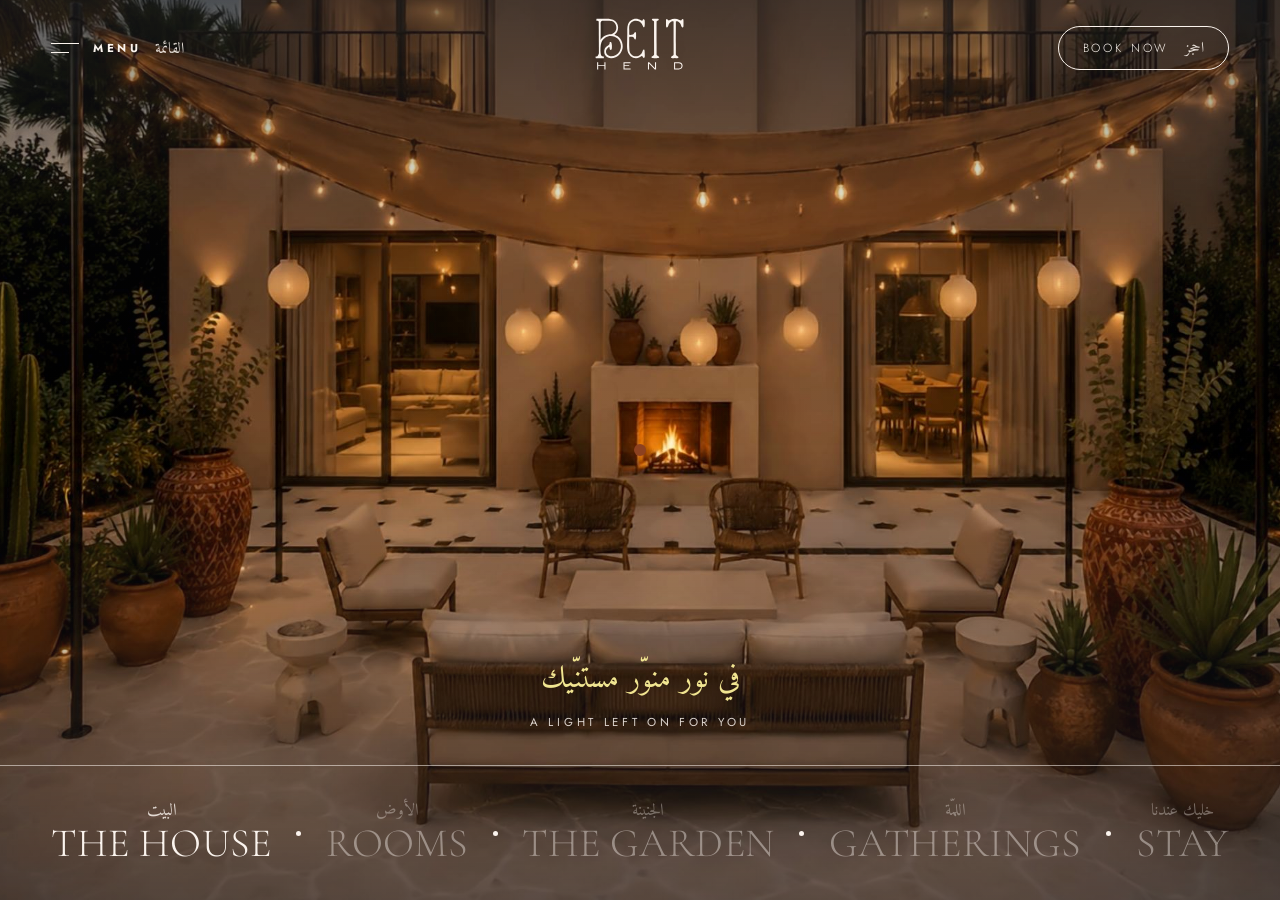
==== index.html @ 236dc16d "Beit Hend website v1" ====
<!DOCTYPE html>
<html lang="en">
<head>
<meta charset="utf-8">
<meta name="viewport" content="width=device-width, initial-scale=1">
<title>Beit Hend — Boutique Hotel · A light left on for you</title>
<meta name="description" content="Beit Hend is an intimate boutique hotel rooted in the feeling of home. Five rooms inspired by five corners of Egypt, a garden, a pool, and a light left on for you.">
<meta name="theme-color" content="#393B43">
<link rel="preconnect" href="https://fonts.googleapis.com">
<link rel="preconnect" href="https://fonts.gstatic.com" crossorigin>
<link href="https://fonts.googleapis.com/css2?family=Amiri:wght@400;700&family=Cormorant+Garamond:ital,wght@0,300;0,400;1,300&family=Jost:wght@300;400&display=swap" rel="stylesheet">
<link rel="stylesheet" href="assets/css/style.css">
</head>
<body class="page-index">

<svg width="0" height="0" style="position:absolute" aria-hidden="true"><symbol id="line-door" viewBox="0 0 1242 2597" fill="currentColor"><path d="M1148 781C1147 782 1145 781 1145 784 1143 799 1147 820 1147 836 1150 1311 1150 1785 1152 2260 1152 2332 1154 2402 1154 2472 1155 2500 1157 2535 1154 2563 1154 2568 1153 2576 1146 2574 1144 2573 1143 2570 1141 2570 1139 2570 1125 2571 1121 2571 898 2572 673 2569 449 2570 363 2570 275 2573 189 2573 161 2573 120 2567 94 2570 90 2570 87 2576 82 2574 75 2570 80 2542 80 2534 78 2372 81 2208 82 2045 84 1636 83 1227 87 818 87 807 90 795 88 784 88 781 84 783 85 778 87 774 120 773 125 773 242 771 358 779 474 777 569 776 664 776 759 777 854 778 950 774 1044 774 1078 774 1111 773 1144 775 1147 775 1149 779 1148 781M215 786L99 785C100 793 98 802 98 810 98 841 99 872 99 903 98 1416 93 1932 92 2446 92 2480 88 2523 91 2557 92 2560 92 2563 96 2565L103 2562 200 2560ZM1134 785L1019 786C1020 792 1017 798 1017 803 1027 1222 1026 1641 1030 2059 1031 2207 1034 2358 1033 2506 1032 2524 1033 2542 1033 2560L1138 2564C1145 2563 1141 2540 1141 2534 1144 2335 1140 2135 1139 1936 1137 1567 1132 1201 1135 834 1135 818 1134 801 1134 785M494 791L221 786 224 886C258 885 292 881 326 881 369 882 413 887 455 889 467 890 479 889 490 889ZM1012 786L740 791 743 889C750 889 757 890 764 890 775 890 786 887 797 886 851 884 907 881 962 883 968 883 1009 888 1011 886ZM598 790L498 790C500 825 500 861 500 896 500 1338 491 1781 488 2221 487 2325 490 2430 486 2533 485 2537 489 2556 482 2555 480 2555 475 2553 475 2550L476 2454 213 2450 213 2445 293 2440C294 2440 295 2437 295 2436 298 2397 291 2350 294 2310 292 2199 287 2088 294 1977 297 1935 303 1893 302 1851L216 1850 208 2560 592 2556ZM601 2556L632 2556C633 2545 632 2534 632 2524 633 2045 630 1563 628 1083 627 989 624 893 627 798 628 795 629 792 629 790L607 789 606 792C607 1111 604 1428 603 1746 602 2005 601 2266 601 2524 601 2528 600 2555 601 2556M735 790L639 788C635 789 637 798 637 801 635 816 635 836 636 853 640 1406 637 1961 643 2516 643 2523 641 2531 641 2539 642 2545 645 2550 642 2556L749 2557 746 2525C745 2047 738 1568 735 1091 735 1003 733 913 733 825 734 813 735 801 735 790M308 894L224 896 222 899 218 1733C219 1734 243 1730 247 1729 255 1729 264 1728 273 1728 279 1728 305 1730 306 1724 304 1702 303 1679 302 1657 296 1493 294 1327 302 1163 302 1156 301 1147 302 1139L308 1052ZM388 896L317 894C321 901 317 909 317 915 318 988 318 1055 315 1129 309 1272 307 1415 308 1559 309 1608 313 1661 311 1710 311 1716 309 1721 310 1726L395 1725C393 1713 392 1701 391 1690 386 1600 384 1510 387 1420 393 1271 402 1124 389 976 387 957 385 946 386 926 386 915 384 906 388 896M916 894L846 896C846 901 848 907 849 912 849 948 843 982 841 1018 836 1115 837 1212 841 1309 847 1439 850 1560 842 1690 841 1701 840 1713 838 1725L922 1726 925 1517C929 1312 914 1108 914 904 914 901 915 897 916 894M1011 896L925 894 925 953C922 1014 929 1077 931 1138 940 1326 936 1515 930 1704 929 1710 928 1718 927 1724 932 1730 939 1727 944 1727 967 1728 990 1731 1013 1733 1017 1733 1015 1733 1016 1730 1017 1723 1015 1718 1016 1712 1017 1497 1012 1283 1011 1069 1011 1011 1011 954 1011 896M489 902L397 896C397 897 398 899 398 901 398 913 395 929 395 942 395 960 401 984 403 1004 406 1052 406 1104 407 1152 408 1238 403 1320 400 1406 396 1500 399 1593 401 1687 401 1700 402 1712 402 1725L482 1731ZM836 896L744 902 751 1731 832 1725C833 1705 831 1685 832 1665 832 1607 835 1548 835 1490 834 1387 826 1285 826 1183 827 1124 826 1061 831 1003 832 983 838 962 838 943 838 930 836 914 835 901 835 899 836 897 836 896M483 1742C430 1737 377 1737 324 1737 297 1737 269 1740 242 1740 237 1740 217 1738 216 1739L216 1842 481 1840ZM1017 1739C955 1741 892 1736 829 1737 807 1738 781 1739 759 1740 756 1741 754 1742 751 1742L752 1840C766 1838 780 1840 793 1840 865 1839 940 1836 1012 1842 1014 1842 1015 1843 1017 1843ZM1017 1850L931 1851C930 1898 938 1945 940 1993 944 2058 944 2125 942 2190 942 2224 938 2259 939 2293L939 2440C961 2440 983 2443 1004 2444 1010 2445 1016 2442 1022 2447ZM398 1851L311 1851C316 1904 307 1957 305 2009 299 2146 309 2282 302 2419 302 2425 301 2433 299 2439L301 2442C331 2438 362 2442 392 2440 395 2423 393 2404 394 2386 397 2297 391 2207 389 2118 387 2044 382 1969 391 1895 393 1880 396 1865 398 1851M922 1851L836 1851C844 1906 849 1961 848 2016 846 2131 838 2244 839 2359 839 2364 839 2370 838 2376L841 2440 933 2440C929 2374 926 2308 927 2241 928 2164 932 2087 928 2009 926 1962 919 1914 920 1866 921 1861 923 1856 922 1851M481 1853L405 1851C405 1854 403 1856 403 1858 388 2026 409 2196 406 2365 406 2386 403 2408 404 2429 404 2433 400 2441 407 2442L476 2443ZM829 1851C828 1851 825 1852 823 1852 804 1851 780 1850 761 1851 759 1851 753 1851 752 1854L757 2443 828 2442 830 2438C823 2290 833 2142 836 1994L835 1952 836 1942ZM1025 2560L1022 2448C1011 2452 998 2453 987 2453 928 2453 868 2451 809 2453 792 2453 774 2456 757 2454L758 2553 752 2557ZM1025 2560"/><path d="M892 170C986 234 1075 354 1116 461 1140 523 1151 591 1153 658 1153 661 1153 675 1151 676 1148 676 1145 674 1143 674 1096 676 1046 676 999 674 903 671 810 664 712 669 697 670 673 671 658 673 654 673 651 676 647 677 637 677 593 677 583 676 423 653 262 680 101 676 98 674 82 676 81 674 80 672 83 620 83 612 93 502 127 421 187 329 221 275 296 198 350 163 442 104 547 92 655 95 737 97 824 124 892 170M906 192C758 81 517 76 360 169 319 194 283 231 250 266 201 317 157 390 128 455 105 507 95 569 91 627 90 640 91 653 90 666 105 665 119 662 134 662 158 661 182 662 206 662 287 661 366 652 448 655 499 656 551 663 602 665 659 667 720 656 778 654 865 651 951 662 1038 663 1061 664 1086 660 1110 662 1121 663 1132 667 1143 666L1139 586C1124 448 1041 320 945 226 935 216 918 201 906 192"/><path d="M64 1181C69 1180 72 1199 72 1202 78 1244 50 1267 44 1305 41 1321 40 1345 42 1361 43 1366 50 1376 44 1382 41 1380 38 1379 35 1376 21 1362 29 1302 35 1282 46 1246 58 1244 61 1199 61 1195 62 1181 64 1181"/><path d="M567 726C574 720 582 704 591 704 595 704 605 708 606 712 610 720 604 728 601 723 596 701 581 731 573 737 570 740 559 746 556 747 538 753 521 742 527 722 528 716 535 706 542 707 545 708 546 713 550 712 551 698 531 701 523 706 513 711 510 725 511 736 511 738 517 754 508 752 508 752 501 747 501 745 500 744 500 735 500 733 501 714 512 694 531 690 535 690 547 691 551 693 565 698 563 725 546 724 542 723 534 717 534 728 535 748 559 734 567 726"/><path d="M717 696C726 703 733 722 734 733 734 739 732 751 725 752 716 754 722 740 722 737 724 721 720 706 703 702 695 700 682 701 684 712 687 713 688 708 691 707 696 706 702 712 705 716 714 733 704 750 685 749 679 748 665 741 660 737 656 734 643 716 640 715 631 712 635 727 628 724 620 711 639 698 649 706 662 716 666 734 685 738 701 741 701 723 695 721 690 720 688 728 679 720 660 705 683 687 702 690 704 691 717 696 717 696"/><path d="M70 1640C71 1642 74 1642 77 1645 82 1655 81 1669 77 1679 76 1682 72 1682 69 1680 67 1679 68 1666 60 1667 59 1674 63 1680 63 1687 64 1692 59 1709 53 1709 40 1711 41 1683 42 1675 33 1676 35 1693 25 1682 29 1675 24 1671 24 1665 25 1656 31 1636 42 1634 36 1620 46 1602 62 1605L65 1608C67 1615 67 1636 70 1640M57 1643C55 1641 59 1620 56 1614 42 1621 52 1635 49 1643 47 1648 40 1645 38 1648L35 1665C40 1667 46 1661 49 1667 50 1671 48 1697 52 1697 59 1685 41 1662 61 1656L71 1664C72 1658 71 1650 65 1646 63 1645 59 1645 57 1643"/><path d="M46 888C55 877 72 880 75 894 79 909 68 928 52 930 40 931 34 922 33 911 28 871 54 851 57 817 57 811 53 805 58 800 68 807 66 821 65 832 62 852 50 868 46 888M55 915C58 914 68 897 61 894 56 896 53 901 46 897L48 915C49 917 54 916 55 915"/><path d="M639 58C644 65 653 78 639 82L628 73C628 78 629 87 622 90 622 90 612 91 612 90 605 89 606 78 606 73 604 70 591 89 587 78 583 65 597 57 599 51 601 44 599 38 605 30 614 20 630 27 633 39 636 49 632 47 639 58M637 66C636 62 630 59 629 55 626 49 625 27 612 36 603 42 607 47 605 54 604 59 594 62 597 68 602 63 606 58 613 62L614 79 620 79 621 61C628 56 635 68 637 66"/><path d="M417 111C415 109 395 127 387 118 384 114 386 108 389 104 391 103 414 94 407 90L392 87 391 83 392 81C393 80 412 76 415 76 418 76 422 80 426 80 431 81 436 77 441 78 457 78 465 91 450 100 447 102 442 103 440 105 437 107 437 112 435 115 433 118 422 125 419 123 414 120 416 116 417 111M429 111C432 108 429 104 430 101 432 97 453 94 448 86 442 79 431 88 426 88 420 88 415 80 408 83 407 89 414 86 415 91 419 101 405 104 398 108 396 109 394 107 395 111 405 112 411 97 421 104L423 112C425 114 428 112 429 111"/><path d="M843 87C838 87 833 88 829 89 827 90 825 89 825 92 826 98 840 100 844 105 848 109 850 115 845 119 838 125 818 110 816 111L818 120C804 129 800 112 794 106 792 103 785 102 781 99 768 89 778 78 792 77 797 77 803 81 806 81 810 81 814 77 818 77 822 77 848 80 843 87M827 83C818 78 813 88 807 88 803 88 791 77 785 89 786 97 799 96 802 100 805 103 801 108 804 111L809 113 813 103 821 102 818 90ZM827 83"/><path d="M68 484C67 485 67 491 62 488 57 484 64 474 66 471 70 466 78 461 81 457 87 452 86 439 99 439 109 439 108 449 107 457 106 463 102 467 101 470 101 472 103 477 102 482 102 485 99 496 98 499 93 506 92 499 89 500 86 500 77 524 67 519 57 514 74 493 76 486 76 485 69 484 68 484M96 489C100 482 93 476 93 471 93 467 107 452 98 448 95 447 90 462 87 464 78 465 79 473 71 477 76 479 82 477 84 483 84 485 75 499 74 503 86 502 82 483 96 489"/><path d="M1159 461C1160 462 1160 465 1161 467 1166 471 1173 475 1173 483 1173 490 1167 491 1165 484L1157 486C1160 491 1178 521 1163 519 1159 519 1151 509 1148 506 1145 503 1146 496 1139 502 1136 502 1131 488 1131 485 1130 479 1133 472 1132 470 1132 468 1129 466 1129 464 1126 455 1122 436 1138 439 1147 441 1147 453 1152 458 1154 460 1157 460 1159 461M1147 465C1145 464 1136 441 1133 451 1130 458 1140 466 1140 471 1141 476 1133 483 1137 490L1146 489C1146 492 1157 507 1159 504L1150 482C1150 479 1162 479 1161 475 1156 474 1154 467 1153 466 1151 465 1149 466 1147 465"/><path d="M51 1840C53 1817 69 1794 66 1769 65 1763 60 1757 59 1752 57 1742 59 1732 67 1725L73 1729C73 1732 70 1735 70 1738 68 1748 77 1755 79 1765 81 1781 75 1810 67 1825 66 1828 54 1844 51 1840"/><path d="M990 186C992 188 997 188 992 195 989 199 980 191 980 196 980 198 996 206 989 215 984 222 977 218 972 214 970 212 970 208 967 208L969 217C961 221 951 214 947 207 944 202 945 196 944 191 942 187 936 181 936 178L941 170C952 162 958 174 964 175 967 176 970 173 974 174 979 176 986 182 990 186M975 185C973 180 966 182 961 180 959 179 950 169 945 175 943 179 951 186 951 189 953 195 949 202 957 208 961 210 959 203 962 200 964 199 966 198 968 199 973 199 976 211 983 211L973 196 966 193C964 189 971 185 975 185"/><path d="M292 170C303 178 292 183 290 191 288 195 289 200 287 205 284 211 269 225 265 216 264 213 268 208 264 208 262 217 246 225 243 213 241 205 256 197 253 194L241 195C233 189 256 175 261 174 264 173 267 176 270 175 271 175 271 173 272 172 277 169 286 165 292 170M288 175C277 171 272 185 260 182 260 187 269 187 268 193L260 196 250 211C260 209 261 195 272 199L274 208C285 205 280 196 282 189 283 185 289 181 288 175"/><path d="M1070 297C1071 297 1074 296 1076 296 1087 298 1092 308 1094 317L1083 321C1087 330 1090 337 1089 347 1079 347 1073 335 1068 328L1065 334C1058 337 1051 327 1050 321 1050 318 1052 315 1052 312 1051 305 1040 290 1053 287 1056 286 1064 289 1066 291 1069 293 1070 297 1070 297M1064 296C1062 294 1055 293 1053 296 1054 300 1058 304 1059 307 1060 312 1054 321 1059 325 1064 328 1064 319 1069 321 1076 323 1074 335 1083 336L1075 318C1076 313 1086 314 1084 309 1081 302 1071 308 1067 306 1065 304 1065 297 1064 296"/><path d="M168 334L168 328 163 328C165 334 149 351 144 347 142 336 148 329 151 319L140 317C141 307 145 298 157 296 159 296 162 297 163 297 163 297 165 293 167 291 172 287 181 284 185 290 189 295 183 303 182 309 181 312 183 318 183 322 181 328 175 337 168 334M180 294C167 290 169 304 166 306 162 309 148 301 149 312 169 315 148 332 151 336 153 339 154 334 155 333 158 329 160 324 164 320L167 320C170 329 176 325 177 318 177 315 174 312 174 309 174 305 181 299 180 294"/><path d="M610 690C618 690 625 691 632 691L635 696C634 699 631 699 629 701 625 705 621 713 615 712 612 711 608 704 605 701 603 700 599 699 598 697 597 690 606 691 610 690M622 697C618 696 615 695 611 698 616 702 618 702 622 697"/><path d="M55 1310C60 1309 66 1313 64 1318 63 1321 61 1321 61 1325 62 1335 72 1341 73 1348 74 1355 71 1370 63 1371 53 1372 60 1359 59 1353 58 1347 49 1340 49 1331 48 1326 50 1312 55 1310"/><path d="M49 741L45 741C46 729 48 719 43 707 42 703 38 699 36 694 30 678 47 657 54 643L58 627C60 629 62 629 63 632 69 649 43 667 42 684 41 696 51 705 52 717 53 726 51 733 49 741"/><path d="M59 2093C62 2105 59 2117 59 2129 59 2142 62 2167 57 2179 56 2181 54 2183 52 2183 44 2181 50 2151 51 2145 51 2138 52 2094 54 2093ZM59 2093"/><path d="M1187 740C1182 740 1185 738 1184 736 1174 709 1200 697 1188 672 1182 660 1159 640 1175 627 1179 630 1176 635 1177 638 1180 651 1196 665 1198 681 1200 696 1194 696 1190 707 1185 719 1186 727 1187 740"/><path d="M42 1754C42 1754 44 1755 45 1756 50 1770 57 1787 40 1797 40 1789 43 1782 41 1774 40 1764 28 1751 29 1740 29 1739 33 1724 33 1723 34 1722 41 1714 42 1719 42 1721 39 1723 39 1726 36 1739 37 1742 42 1754"/><path d="M41 2229L46 2237 50 2237C58 2232 58 2217 69 2218 76 2218 71 2231 69 2235 62 2249 45 2258 37 2240 35 2234 33 2227 41 2229"/><path d="M56 2500C56 2500 58 2515 58 2518 59 2524 57 2531 57 2536 57 2543 60 2553 59 2561L49 2563C46 2543 49 2522 50 2501 51 2499 55 2499 56 2500"/><path d="M67 683C70 687 74 688 76 695 79 704 79 728 65 727 65 715 72 704 64 693 61 688 57 692 57 681 57 675 59 672 64 670 69 674 63 678 67 683"/><path d="M1172 691C1160 706 1169 709 1168 723 1168 729 1166 728 1162 725 1154 718 1154 701 1158 691 1162 683 1172 683 1167 671 1175 669 1177 680 1176 686 1176 689 1173 689 1172 691"/><path d="M556 58C552 59 550 56 547 55 537 53 533 60 526 63 521 65 492 73 491 67 489 61 516 58 520 56 533 52 548 35 556 58"/><path d="M755 79C744 83 729 79 719 75 709 71 702 61 690 70 689 64 690 63 694 60 705 52 715 64 724 67 735 72 749 69 755 79"/><path d="M916 150C914 159 893 152 887 150 872 145 862 134 860 118 863 115 875 133 878 135 887 142 905 145 916 150"/><path d="M65 2462C67 2498 38 2496 35 2464 38 2463 39 2464 42 2465 46 2467 46 2474 51 2473 52 2467 59 2459 65 2462"/><path d="M136 366C137 371 132 370 130 372 123 380 128 389 127 398 126 407 115 421 105 416 107 409 115 406 117 399 120 386 113 365 136 366"/><path d="M495 763L495 757C501 753 553 751 553 758 548 762 537 762 530 763 525 764 497 766 495 763"/><path d="M66 2192C69 2208 56 2229 42 2212 39 2210 30 2194 36 2194L52 2205C55 2200 58 2191 66 2192"/><path d="M738 763C735 767 690 761 682 760L682 755C684 753 719 753 725 754 730 755 739 755 738 763"/><path d="M51 557C49 572 66 573 68 588 69 594 67 609 59 609 53 609 57 598 57 594 58 580 47 577 46 569 46 567 48 553 51 557"/><path d="M1185 557C1193 571 1175 580 1175 592 1176 598 1182 606 1172 609 1161 598 1165 584 1174 573 1176 571 1179 570 1181 567 1183 564 1181 559 1185 557"/><path d="M610 733C612 751 594 751 581 751L579 760C564 762 566 746 578 742 584 740 592 743 598 741 602 740 609 732 610 733"/><path d="M1132 413C1113 410 1125 380 1102 380L1102 376C1125 365 1130 397 1132 413"/><path d="M663 758L655 759 651 751C641 750 632 753 625 743 623 739 621 732 627 735 630 737 632 740 636 741 648 743 666 737 663 758"/><path d="M493 741C478 741 487 715 490 706 491 703 499 688 502 688 505 688 503 692 503 694 501 701 496 709 495 717 494 725 496 733 493 741"/><path d="M373 110C374 111 377 116 377 116 354 110 355 131 343 139 337 143 324 146 328 136 347 136 346 110 365 109 367 109 372 110 373 110"/><path d="M746 739L740 739C737 735 740 730 740 727 738 713 732 703 730 690 734 686 743 706 744 708 747 717 749 730 746 739"/><path d="M222 227C226 232 223 241 217 242 207 244 205 241 197 250 192 255 190 261 186 266 186 263 184 260 186 256 186 253 199 240 202 238 206 235 213 235 215 233 219 231 215 225 222 227"/><path d="M1036 250C1041 254 1048 260 1048 267 1040 265 1035 253 1030 249 1026 247 1020 251 1016 249 1010 247 1008 238 1011 233 1016 232 1016 238 1019 240 1028 245 1027 240 1036 250"/><path d="M47 2441C48 2442 48 2446 51 2443 53 2442 52 2433 60 2436 60 2443 62 2452 53 2454 43 2456 32 2431 39 2431 42 2435 43 2437 47 2441"/><path d="M64 769C62 764 56 742 66 743 72 747 76 764 71 768ZM64 769"/><path d="M1170 769C1169 770 1165 769 1164 769 1155 764 1165 735 1172 746 1174 748 1171 768 1170 769"/><path d="M66 1262L69 1264C70 1273 66 1280 59 1285 53 1278 59 1267 66 1262"/><path d="M74 2521C57 2531 58 2505 70 2508L74 2510ZM74 2521"/><path d="M38 1218C37 1228 40 1238 31 1245 26 1245 29 1218 38 1218"/><path d="M44 761C41 762 37 762 34 760 25 751 52 737 44 761"/><path d="M31 2154C35 2149 44 2152 41 2162 37 2175 24 2162 31 2154"/><path d="M74 2135C65 2136 63 2131 63 2122 75 2119 78 2124 74 2135"/><path d="M42 833C42 836 39 839 35 839 32 839 29 836 29 833 29 829 32 826 35 826 39 826 42 829 42 833"/><path d="M1193 647C1192 648 1188 651 1187 650 1178 643 1181 633 1193 637 1196 639 1195 645 1193 647"/><path d="M51 643C51 646 48 649 45 649 41 649 38 646 38 643 38 639 41 636 45 636 48 636 51 639 51 643"/><path d="M1189 749C1196 744 1206 756 1196 761 1187 765 1186 751 1189 749"/><path d="M32 1205C32 1209 29 1211 26 1211 22 1211 20 1209 20 1205 20 1202 22 1199 26 1199 29 1199 32 1202 32 1205"/><path d="M67 656C75 653 79 666 72 668 65 670 62 657 67 656"/><path d="M42 2124C42 2125 44 2133 42 2134 27 2146 34 2119 42 2124"/><path d="M45 1814C47 1820 47 1830 38 1825 31 1822 38 1813 45 1814"/><path d="M65 538C61 540 58 540 54 539L57 530C64 527 66 532 65 538"/><path d="M634 758C634 761 632 763 629 763 626 763 623 761 623 758 623 755 626 752 629 752 632 752 634 755 634 758"/><path d="M1168 657C1170 663 1167 667 1161 668 1158 667 1158 659 1160 657L1164 656ZM1168 657"/><path d="M1179 535C1179 538 1176 540 1173 540 1170 540 1168 538 1168 535 1168 532 1170 529 1173 529 1176 529 1179 532 1179 535"/><path d="M71 2159C75 2163 69 2171 65 2168 59 2165 64 2152 71 2159"/><path d="M610 757C610 760 608 763 605 763 602 763 599 760 599 757 599 754 602 752 605 752 608 752 610 754 610 757"/><path d="M42 2515C42 2518 39 2521 36 2521 33 2521 31 2518 31 2515 31 2512 33 2510 36 2510 39 2510 42 2512 42 2515"/><path d="M48 1737L46 1729 52 1725C58 1730 56 1738 48 1737"/><path d="M70 2540C74 2539 75 2546 74 2548L67 2553C62 2551 69 2540 70 2540"/><path d="M40 2551L39 2548C34 2552 29 2545 34 2542 40 2538 48 2547 40 2551"/><path d="M1177 1181C1172 1180 1169 1199 1169 1202 1163 1244 1191 1267 1198 1305 1201 1321 1202 1345 1199 1361 1198 1366 1191 1376 1197 1382 1200 1380 1204 1379 1206 1376 1220 1362 1212 1302 1206 1282 1195 1246 1183 1244 1181 1199 1180 1195 1179 1181 1177 1181"/><path d="M1171 1640C1170 1642 1167 1642 1165 1645 1159 1655 1161 1669 1164 1679 1165 1682 1169 1682 1172 1680 1175 1679 1174 1666 1181 1667 1182 1674 1178 1680 1178 1687 1178 1692 1182 1709 1188 1709 1201 1711 1200 1683 1200 1675 1208 1676 1206 1693 1217 1682 1212 1675 1217 1671 1217 1665 1216 1656 1210 1636 1200 1634 1205 1620 1195 1602 1179 1605L1176 1608C1174 1615 1175 1636 1171 1640M1184 1643C1186 1641 1182 1620 1186 1614 1199 1621 1190 1635 1192 1643 1194 1648 1201 1645 1203 1648L1206 1665C1201 1667 1196 1661 1193 1667 1191 1671 1193 1697 1190 1697 1182 1685 1200 1662 1180 1656L1170 1664C1170 1658 1170 1650 1176 1646 1179 1645 1182 1645 1184 1643"/><path d="M1195 888C1187 877 1169 880 1166 894 1162 909 1173 928 1190 930 1201 931 1207 922 1208 911 1213 871 1187 851 1185 817 1184 811 1188 805 1183 800 1173 807 1175 821 1177 832 1179 852 1191 868 1195 888M1186 915C1183 914 1173 897 1180 894 1186 896 1189 901 1195 897L1194 915C1192 917 1188 916 1186 915"/><path d="M1190 1840C1189 1817 1172 1794 1175 1769 1176 1763 1181 1757 1182 1752 1184 1742 1182 1732 1174 1725L1169 1729C1168 1732 1171 1735 1172 1738 1173 1748 1164 1755 1163 1765 1160 1781 1166 1810 1174 1825 1175 1828 1187 1844 1190 1840"/><path d="M1186 1310C1181 1309 1175 1313 1177 1318 1178 1321 1181 1321 1180 1325 1179 1335 1170 1341 1169 1348 1167 1355 1170 1370 1179 1371 1188 1372 1182 1359 1183 1353 1184 1347 1192 1340 1193 1331 1193 1326 1191 1312 1186 1310"/><path d="M1183 2093C1179 2105 1182 2117 1182 2129 1182 2142 1179 2167 1185 2179 1185 2181 1187 2183 1190 2183 1197 2181 1191 2151 1190 2145 1190 2138 1189 2094 1187 2093ZM1183 2093"/><path d="M1199 1754C1199 1754 1197 1755 1197 1756 1191 1770 1185 1787 1201 1797 1202 1789 1199 1782 1200 1774 1201 1764 1213 1751 1212 1740 1212 1739 1209 1724 1208 1723 1207 1722 1200 1714 1200 1719 1199 1721 1202 1723 1203 1726 1205 1739 1204 1742 1199 1754"/><path d="M1200 2229L1195 2237 1191 2237C1183 2232 1183 2217 1172 2218 1165 2218 1170 2231 1172 2235 1179 2249 1197 2258 1204 2240 1206 2234 1208 2227 1200 2229"/><path d="M1186 2500C1185 2500 1183 2515 1183 2518 1183 2524 1184 2531 1184 2536 1184 2543 1181 2553 1182 2561L1192 2563C1195 2543 1193 2522 1191 2501 1190 2499 1187 2499 1186 2500"/><path d="M1176 2462C1174 2498 1203 2496 1206 2464 1204 2463 1202 2464 1200 2465 1195 2467 1195 2474 1190 2473 1190 2467 1182 2459 1176 2462"/><path d="M1175 2192C1172 2208 1185 2229 1200 2212 1202 2210 1211 2194 1205 2194L1190 2205C1186 2200 1183 2191 1175 2192"/><path d="M1194 2441C1193 2442 1193 2446 1190 2443 1188 2442 1189 2433 1181 2436 1181 2443 1179 2452 1188 2454 1198 2456 1210 2431 1202 2431 1199 2435 1198 2437 1194 2441"/><path d="M1178 769C1179 764 1185 742 1175 743 1169 747 1165 764 1171 768ZM1178 769"/><path d="M1175 1262L1172 1264C1171 1273 1175 1280 1182 1285 1188 1278 1182 1267 1175 1262"/><path d="M1167 2521C1184 2531 1183 2505 1172 2508L1168 2510ZM1167 2521"/><path d="M1203 1218C1204 1228 1201 1238 1210 1245 1215 1245 1212 1218 1203 1218"/><path d="M1197 761C1200 762 1204 762 1207 760 1217 751 1189 737 1197 761"/><path d="M1210 2154C1206 2149 1197 2152 1200 2162 1204 2175 1218 2162 1210 2154"/><path d="M1167 2135C1176 2136 1179 2131 1178 2122 1167 2119 1163 2124 1167 2135"/><path d="M1199 833C1199 836 1202 839 1206 839 1209 839 1212 836 1212 833 1212 829 1209 826 1206 826 1202 826 1199 829 1199 833"/><path d="M1209 1205C1209 1209 1212 1211 1215 1211 1219 1211 1222 1209 1222 1205 1222 1202 1219 1199 1215 1199 1212 1199 1209 1202 1209 1205"/><path d="M1200 2124C1199 2125 1198 2133 1199 2134 1215 2146 1207 2119 1200 2124"/><path d="M1197 1814C1194 1820 1194 1830 1203 1825 1210 1822 1203 1813 1197 1814"/><path d="M1170 2159C1166 2163 1172 2171 1176 2168 1183 2165 1177 2152 1170 2159"/><path d="M1200 2515C1200 2518 1202 2521 1205 2521 1208 2521 1210 2518 1210 2515 1210 2512 1208 2510 1205 2510 1202 2510 1200 2512 1200 2515"/><path d="M1193 1737L1195 1729 1190 1725C1183 1730 1185 1738 1193 1737"/><path d="M1201 2551L1202 2548C1207 2552 1212 2545 1208 2542 1201 2538 1193 2547 1201 2551"/><path d="M1003 236C989 239 993 222 1001 228 1003 230 1003 233 1003 236"/><path d="M684 74C681 75 680 74 678 73 668 66 685 56 684 74"/><path d="M933 164C933 167 931 169 929 169 926 169 924 167 924 164 924 161 926 159 929 159 931 159 933 161 933 164"/><path d="M70 578C66 575 72 562 78 571 79 576 73 580 70 578"/><path d="M309 164C309 167 307 169 305 169 302 169 300 167 300 164 300 162 302 159 305 159 307 159 309 162 309 164"/><path d="M469 65C472 67 472 70 471 73 469 81 457 70 469 65"/><path d="M237 230C233 234 226 227 232 223 236 220 242 225 237 230"/><path d="M554 810C558 807 561 820 561 822 563 834 562 842 568 854 573 865 586 873 584 885 583 891 574 901 570 908 567 914 561 924 558 930 556 936 554 957 546 956 540 955 539 933 537 926 534 918 523 897 517 892 512 887 504 888 504 881 505 874 527 853 532 846 541 835 549 823 554 810M551 838L520 878C520 881 525 882 527 885 536 896 541 909 549 920L571 882C563 868 553 855 551 838"/><path d="M542 1428C540 1426 539 1408 538 1404 535 1389 528 1380 518 1368 516 1365 509 1360 508 1358 503 1345 519 1336 525 1328 529 1325 537 1315 539 1312 541 1308 544 1293 545 1293 554 1287 556 1302 558 1306 563 1315 570 1327 576 1335 584 1346 591 1346 584 1361 579 1373 566 1389 560 1400 557 1406 552 1427 549 1428 547 1428 543 1429 542 1428M550 1397L576 1354 549 1313C540 1325 532 1340 520 1349 528 1363 539 1370 546 1384 547 1388 548 1393 550 1397"/><path d="M550 1902C552 1911 546 1909 543 1915 525 1943 544 1958 551 1983 559 2012 563 2058 544 2084 541 2089 523 2106 519 2097 517 2092 531 2080 533 2075 547 2051 545 2016 538 1990 535 1978 527 1964 525 1952 522 1934 531 1908 550 1902"/><path d="M230 2537L231 2532C240 2528 249 2525 257 2521 290 2504 322 2486 357 2471 363 2468 382 2459 388 2461 394 2463 393 2469 388 2471 339 2486 293 2515 245 2533 243 2534 231 2538 230 2537"/><path d="M261 2535C270 2535 276 2529 282 2526 323 2507 364 2490 405 2473 408 2471 422 2462 425 2469 427 2477 413 2481 408 2484 366 2502 316 2520 273 2535 268 2537 261 2543 261 2535"/><path d="M450 2484C452 2488 453 2493 448 2496L370 2522C349 2530 328 2540 306 2547 303 2548 303 2549 300 2545 300 2541 304 2542 306 2542 331 2532 355 2520 380 2510 397 2503 422 2489 439 2485 442 2484 446 2483 450 2484"/><path d="M565 1498C564 1497 572 1475 572 1471 572 1465 565 1455 563 1449 557 1429 559 1402 580 1391 587 1391 574 1410 573 1413 569 1438 581 1445 585 1464 587 1477 581 1498 565 1498"/><path d="M568 2527C566 2529 555 2539 554 2533 554 2530 567 2502 567 2492 568 2480 553 2478 551 2465 550 2458 555 2429 561 2428 571 2432 563 2446 562 2454 561 2469 580 2471 581 2489 581 2498 574 2520 568 2527"/><path d="M512 1492C512 1484 521 1477 522 1469 522 1465 521 1450 520 1446 518 1441 510 1437 509 1427 508 1422 510 1390 518 1391 523 1395 519 1407 519 1415 520 1431 526 1428 530 1439 531 1442 535 1462 535 1465 535 1476 526 1495 512 1492"/><path d="M511 2442C510 2451 504 2464 512 2472 514 2474 517 2473 518 2475 530 2488 534 2499 528 2516 526 2522 512 2540 507 2532 504 2528 515 2517 517 2511 525 2486 499 2484 498 2465 498 2458 502 2440 511 2442"/><path d="M531 2399C552 2379 562 2435 541 2440 519 2445 521 2409 531 2399"/><path d="M338 2461C338 2461 335 2466 334 2467 326 2475 285 2488 273 2493 261 2498 251 2505 241 2509 238 2511 222 2518 221 2517 221 2515 222 2513 224 2511 237 2501 272 2487 288 2480 296 2476 331 2456 338 2461"/><path d="M542 1248C543 1247 552 1245 553 1246 565 1249 564 1283 546 1285 532 1286 534 1269 536 1260 537 1258 542 1248 542 1248"/><path d="M569 1938C576 1938 569 1950 568 1953 567 1968 594 1982 584 2002 583 2004 575 2011 574 2011 570 2011 574 1999 574 1996 574 1978 553 1970 560 1951 561 1949 568 1938 569 1938"/><path d="M374 2543L374 2537C389 2532 403 2525 417 2520 422 2518 442 2511 445 2511 449 2511 451 2515 448 2519 443 2526 385 2538 374 2543"/><path d="M514 1977C514 1985 511 1992 513 2000 515 2008 525 2013 526 2023 526 2031 521 2034 518 2041 510 2040 515 2028 513 2022 511 2014 503 2009 503 1996 503 1992 509 1972 514 1977"/><path d="M292 2464C293 2470 285 2472 281 2474 263 2483 241 2491 223 2498 221 2499 219 2500 216 2500 223 2491 237 2485 247 2480 253 2477 290 2462 292 2464"/><path d="M544 2492C547 2491 553 2507 553 2509 553 2515 549 2526 543 2526 528 2526 535 2497 544 2492"/><path d="M216 2486C211 2480 236 2468 239 2466 245 2463 256 2451 258 2464 257 2469 219 2488 216 2486"/><path d="M574 1282C578 1282 574 1295 575 1299 576 1304 589 1322 577 1322 562 1321 561 1281 574 1282"/><path d="M422 2545C421 2538 430 2536 435 2534 439 2532 459 2524 461 2530 462 2535 453 2537 449 2539 445 2540 424 2547 422 2545"/><path d="M573 2409C562 2418 555 2398 568 2394 579 2390 578 2404 573 2409"/><path d="M523 1288C527 1292 517 1314 514 1318 512 1320 510 1323 508 1322 509 1312 516 1304 520 1294 521 1291 518 1287 523 1288"/><path d="M524 936C526 944 522 946 516 948 509 947 510 938 515 935 518 932 521 935 524 936"/><path d="M512 1384C510 1388 498 1387 500 1377 501 1365 518 1375 512 1384"/><path d="M511 2065C506 2058 517 2048 522 2056 528 2065 514 2070 511 2065"/><path d="M585 2035C587 2042 583 2050 575 2048 571 2040 576 2031 585 2035"/><path d="M576 925C583 924 589 930 584 937 578 941 568 930 576 925"/><path d="M510 1948C506 1952 500 1950 500 1943 500 1931 518 1941 510 1948"/><path d="M517 2549C511 2553 502 2547 507 2541 514 2533 522 2546 517 2549"/><path d="M512 2414L512 2423 503 2425C500 2420 502 2415 507 2413ZM512 2414"/><path d="M562 1925C561 1922 558 1918 561 1914 569 1908 574 1927 562 1925"/><path d="M581 1384L588 1384 589 1377 581 1375ZM581 1384"/><path d="M676 810L729 881C729 887 721 887 716 892 705 902 697 926 693 940 692 945 695 954 687 955 679 956 677 936 674 929 671 923 667 914 663 908 659 901 650 893 649 885 648 873 654 873 659 864 670 848 669 839 671 822 672 818 676 814 676 810M703 865C696 856 691 846 682 838 681 854 672 868 662 881L684 920C694 907 699 890 713 879 713 872 706 869 703 865"/><path d="M688 1293C689 1294 691 1304 693 1309 700 1322 713 1330 721 1340 734 1356 721 1360 713 1370 704 1381 698 1390 695 1404 694 1411 694 1419 692 1425 691 1429 687 1429 684 1427 682 1426 676 1407 674 1403 670 1395 663 1385 658 1376 655 1370 646 1360 646 1354 646 1348 662 1328 666 1321 671 1313 676 1304 679 1295 681 1292 686 1290 688 1293M695 1329C691 1324 689 1318 684 1313L657 1354 683 1397C688 1378 701 1365 713 1351L713 1349C705 1344 700 1336 695 1329"/><path d="M713 2100C696 2098 684 2080 679 2064 672 2042 676 2005 683 1983 690 1955 708 1945 690 1914 687 1909 682 1909 684 1902 692 1906 699 1912 703 1921 717 1950 701 1964 695 1990 689 2016 686 2050 699 2073 704 2082 715 2089 713 2100"/><path d="M677 2476C675 2478 670 2481 668 2483 659 2498 680 2521 677 2535 659 2527 646 2493 656 2476 660 2470 669 2467 670 2459 673 2449 663 2438 670 2428 676 2427 683 2451 683 2456 683 2463 681 2470 677 2476"/><path d="M659 1396C660 1397 662 1397 663 1398 674 1410 675 1434 670 1449 668 1455 661 1465 661 1471 660 1475 666 1488 667 1494 667 1495 669 1498 666 1498 661 1499 653 1490 651 1486 638 1459 673 1439 655 1403 654 1399 646 1394 655 1391 657 1392 658 1395 659 1396"/><path d="M713 1393L717 1391C722 1392 725 1418 725 1423 725 1434 716 1440 714 1446 713 1449 710 1466 711 1468 711 1474 720 1483 721 1490 708 1499 697 1473 698 1463 698 1460 702 1444 703 1441 705 1436 713 1427 713 1426ZM713 1393"/><path d="M723 2484C715 2495 712 2499 718 2513 719 2517 734 2534 723 2534 710 2534 702 2509 702 2499 703 2485 719 2475 725 2464L723 2442C736 2444 737 2466 730 2477 728 2481 725 2482 723 2484"/><path d="M689 2395C710 2388 719 2444 694 2440 675 2437 679 2399 689 2395"/><path d="M691 1248C699 1255 705 1288 686 1285 671 1282 665 1244 686 1246 687 1246 690 1247 691 1248"/><path d="M663 1963C663 1963 664 1963 664 1962 667 1956 662 1948 661 1943 659 1931 670 1943 672 1949 681 1969 659 1979 660 1997 660 2001 664 2012 658 2011 637 1994 652 1979 663 1963"/><path d="M715 2041C711 2034 707 2031 708 2022 709 2009 722 2008 721 1992 721 1990 717 1974 722 1977 730 1986 731 1998 727 2010 725 2014 721 2017 720 2022 718 2028 723 2040 715 2041"/><path d="M685 2524C684 2520 681 2515 681 2510 681 2507 686 2491 689 2492 699 2501 707 2528 685 2524"/><path d="M665 1283C669 1287 669 1303 668 1308 666 1314 657 1326 652 1319 648 1313 658 1304 659 1296 659 1292 657 1287 657 1284 658 1281 663 1282 665 1283"/><path d="M669 2410C662 2412 656 2406 656 2399 657 2386 681 2398 669 2410"/><path d="M726 1320C721 1324 713 1307 712 1304 710 1298 707 1294 710 1288ZM726 1320"/><path d="M711 945C704 938 712 930 719 935 722 938 724 943 721 946L717 948C716 947 712 946 711 945"/><path d="M725 1372C734 1370 737 1383 729 1386 718 1389 719 1374 725 1372"/><path d="M658 2036C660 2038 661 2045 660 2047 656 2053 643 2045 649 2035 651 2032 657 2035 658 2036"/><path d="M722 2065L712 2066C702 2057 725 2043 722 2065"/><path d="M660 925C662 933 657 941 648 936 645 927 652 924 660 925"/><path d="M717 2549L715 2540C718 2539 722 2537 725 2540 731 2548 725 2551 717 2549"/><path d="M730 2424L726 2426 722 2424 721 2414 726 2413 732 2420ZM730 2424"/><path d="M732 1948L723 1949 724 1938 729 1938C732 1939 734 1946 732 1948"/><path d="M671 1925L664 1921C666 1907 677 1912 671 1925"/><path d="M649 1374C655 1373 655 1387 646 1384 641 1383 643 1374 649 1374"/><path d="M884 1267C886 1269 888 1275 891 1278 893 1281 899 1287 902 1289 906 1294 910 1289 910 1302 909 1309 907 1307 904 1310 901 1315 899 1317 896 1320 890 1328 888 1339 878 1338 870 1338 870 1327 867 1321 861 1310 847 1301 855 1288 856 1286 872 1270 874 1269 876 1267 882 1264 884 1267"/><path d="M326 1292C327 1291 330 1290 332 1288 334 1287 335 1284 336 1283 342 1277 347 1273 351 1265 360 1264 360 1271 363 1274 370 1281 380 1285 381 1296 381 1304 371 1313 367 1320 363 1327 363 1340 353 1339 346 1339 343 1325 338 1320L324 1307C323 1304 323 1294 326 1292"/><path d="M892 2146C894 2148 894 2155 896 2159 900 2168 918 2175 916 2185 915 2191 903 2198 899 2203 894 2208 889 2220 881 2219 877 2219 872 2204 869 2200 865 2192 853 2185 855 2176 856 2173 876 2155 879 2152 881 2150 881 2147 882 2146 884 2145 890 2145 892 2146"/><path d="M355 2153C362 2160 370 2166 377 2173 383 2183 369 2191 364 2199 361 2205 357 2219 351 2219 343 2219 339 2208 335 2203 331 2199 317 2191 317 2184 317 2173 344 2162 341 2146 352 2142 351 2149 355 2153"/><path d="M1003 2532L1003 2537C998 2537 994 2535 990 2534 959 2523 928 2504 898 2491 884 2485 857 2478 845 2471 837 2466 842 2460 851 2461 854 2461 872 2469 877 2471 907 2484 935 2501 965 2515 977 2522 990 2527 1003 2532"/><path d="M972 2535L970 2540C964 2536 956 2535 949 2532 918 2520 886 2508 855 2496 849 2493 810 2478 809 2476 805 2469 813 2464 819 2468ZM972 2535"/><path d="M933 2546C930 2550 925 2545 923 2544 878 2531 832 2509 786 2496L783 2493 782 2488C784 2483 790 2483 794 2485 840 2501 884 2525 929 2542 931 2542 935 2544 933 2546"/><path d="M996 2505C999 2507 999 2510 995 2510 980 2502 964 2495 948 2488 939 2485 902 2471 899 2466 897 2464 897 2463 897 2461 907 2459 914 2465 923 2468ZM996 2505"/><path d="M859 2538L864 2543C862 2543 859 2543 857 2542 842 2540 813 2530 798 2525 794 2524 781 2521 783 2514 784 2512 787 2512 789 2512 797 2511 851 2533 859 2538"/><path d="M1009 2491C1011 2492 1016 2497 1019 2499 1019 2503 1016 2501 1014 2500 1007 2498 999 2493 992 2490 979 2484 963 2480 951 2474 947 2472 940 2470 939 2464 942 2462 957 2468 961 2469 974 2474 998 2484 1009 2491"/><path d="M979 2458C983 2458 1008 2473 1012 2477 1015 2479 1018 2481 1017 2485 1015 2488 1015 2487 1013 2486 1006 2483 986 2474 980 2469 976 2466 973 2458 979 2458"/><path d="M775 2528C779 2527 794 2532 798 2534 805 2536 819 2541 806 2546 797 2541 784 2540 775 2535 771 2533 771 2529 775 2528"/><path d="M431 807C434 814 430 817 423 820 400 829 371 835 346 844 328 849 302 863 286 863 285 863 280 873 277 864 279 860 283 862 287 861 288 861 288 858 290 858 311 848 334 839 356 830 374 824 405 811 423 807 426 807 428 806 431 807"/><path d="M378 802C379 809 376 809 371 812 345 825 307 835 279 845 275 846 272 853 266 847 265 854 248 860 250 850 263 848 274 841 286 836 298 830 314 825 327 820 334 817 374 798 378 802"/><path d="M389 866L390 860C412 854 439 841 462 839 464 839 469 839 470 842 475 856 442 855 434 857 422 859 410 864 397 866 395 866 392 866 389 866"/><path d="M339 794C340 798 337 801 334 803 309 813 279 821 254 832 252 833 249 840 243 838 242 833 245 832 248 830 263 821 279 815 295 808 309 802 323 793 339 794"/><path d="M453 821C455 830 443 833 437 835 415 842 389 846 369 854 365 855 360 861 356 856ZM453 821"/><path d="M291 793C295 799 274 804 270 806 268 806 267 809 265 809 256 813 246 815 238 820 233 822 231 815 236 813 249 810 272 791 284 791 285 791 291 792 291 793"/><path d="M441 866C447 864 477 851 478 862 478 865 478 866 475 867 473 868 449 874 446 874 444 874 442 874 441 872ZM441 866"/><path d="M946 861C946 861 954 860 956 861L956 867C950 870 950 864 948 863 948 863 944 864 941 863 924 859 905 849 887 844 863 836 833 829 810 820 804 818 799 815 802 808 804 805 809 807 812 807 828 811 854 822 871 828 894 836 926 848 946 861"/><path d="M976 848C977 849 984 853 983 855 973 855 965 850 956 847 954 846 952 845 949 845 919 833 889 822 859 811L854 804C854 798 872 805 875 806 904 816 949 834 976 848"/><path d="M844 866C843 867 810 860 805 859 794 857 782 856 772 853 764 851 759 841 767 839 775 838 811 848 820 851 824 852 850 861 844 866"/><path d="M990 832L992 836C987 842 981 833 979 832 956 822 919 814 899 803 896 801 895 798 892 797 892 789 916 798 919 799 930 803 940 809 950 814 964 820 977 825 990 832"/><path d="M871 852L871 854 868 857C857 850 844 849 831 845 819 842 798 836 788 831 782 829 779 828 780 821ZM871 852"/><path d="M1000 821L945 799 942 793C951 790 959 794 966 798 972 800 995 811 998 814 1001 816 1000 818 1000 821"/><path d="M793 866L792 872C789 877 762 867 756 866 748 850 791 864 793 866"/><path d="M659 222C663 220 661 212 662 208 668 180 687 153 718 158 717 155 717 146 722 146 731 146 727 158 728 160 729 162 738 167 741 170 754 183 756 206 752 224 764 208 773 192 795 187 800 186 815 190 816 189 817 189 816 180 822 180 832 180 825 190 826 193 826 195 838 206 841 211 849 227 840 243 838 260 841 259 840 255 843 253 856 239 880 233 899 238L900 231C907 230 916 229 916 238 916 242 912 247 912 248 912 249 918 256 919 258 926 273 925 289 918 303L899 333C915 320 939 298 961 306 965 307 973 314 976 314 980 314 984 304 992 310 993 315 992 321 986 322L986 325C1005 336 1001 360 991 376 1008 370 1018 372 1034 379 1037 380 1041 384 1043 384 1045 384 1047 381 1049 381 1050 381 1055 387 1056 389 1057 393 1054 397 1055 401 1055 404 1057 407 1058 410 1059 420 1055 429 1051 437 1047 444 1040 447 1037 454 1057 451 1075 453 1089 469 1091 471 1092 476 1092 476 1094 477 1103 476 1104 480 1105 485 1098 487 1098 488 1097 493 1102 504 1101 511 1098 528 1083 546 1067 553 1069 557 1074 555 1078 556 1091 561 1111 572 1117 584 1119 586 1118 590 1119 591 1120 592 1126 592 1128 596 1130 602 1123 603 1122 604 1119 608 1117 619 1113 624 1108 630 1077 651 1072 643 1074 632 1089 631 1097 626 1120 611 1114 589 1093 575 1085 570 1066 562 1057 562 1046 562 1032 570 1021 573 1001 577 972 577 954 584 951 586 947 591 943 592 936 593 936 587 931 585 928 583 917 591 913 592 892 600 859 604 836 610 804 617 768 622 736 631 734 631 728 633 727 635L865 629C929 633 996 627 1060 637 1064 638 1070 639 1070 645 1040 645 1010 642 981 641 876 638 774 644 670 646 537 650 402 636 268 640 242 641 214 644 187 645 179 645 171 643 163 645 163 639 168 639 173 638 201 633 231 633 259 632 323 630 387 627 451 634L508 635C506 633 500 632 497 631 464 623 430 617 397 610 373 604 344 600 321 592 315 590 307 583 300 586 298 587 297 591 294 591 289 593 283 585 276 584 256 578 234 577 213 572 204 570 186 561 179 561 171 560 148 570 141 575 120 588 113 611 136 626 145 631 158 632 162 643 156 651 127 632 122 626 116 619 114 609 111 605 110 602 102 602 106 595 108 592 113 593 114 592 116 589 115 585 117 582 126 568 150 557 166 556 167 552 166 553 164 552 148 541 135 531 133 510 133 503 136 492 135 488 135 487 128 485 129 480 130 476 139 477 141 476 142 476 145 469 147 467 162 452 178 452 199 456 187 443 173 429 176 410 176 407 179 405 179 402 179 394 173 388 184 381L190 386C201 376 215 372 229 373 233 374 237 378 243 376 239 368 233 357 233 348 234 342 241 327 247 325L247 322C238 320 238 305 249 308 252 309 254 314 259 314 262 313 270 307 275 305 294 300 320 322 335 333L315 302C309 288 307 273 314 258 315 256 322 250 322 248 322 247 317 242 318 238 318 230 326 229 333 231L335 238C359 231 379 241 395 258 390 236 383 221 399 202 405 194 410 197 406 183 413 177 417 182 417 189 435 182 457 191 469 206 473 211 475 219 481 224 476 201 481 169 506 161 507 161 501 148 511 146 515 145 517 155 515 158 542 153 561 174 569 198 571 205 571 211 572 218 572 219 572 223 575 222 575 203 577 174 592 161 595 158 610 151 610 150 612 147 609 137 616 136 624 135 621 146 624 150 627 153 638 157 641 161 657 175 658 202 659 222M633 163C619 149 607 155 596 169 581 188 583 212 582 234 582 259 582 285 584 310 593 312 598 323 594 332 593 334 591 335 590 338 589 343 593 352 593 357 598 394 602 432 607 468 610 489 612 511 615 532 619 533 618 533 618 530 622 509 623 488 626 468 631 431 637 393 640 355 640 350 644 346 643 340 643 335 640 334 639 332 636 323 640 312 649 310 649 298 652 285 652 273 652 244 655 185 633 163M572 253C563 228 566 180 536 168 529 165 521 165 513 166 511 167 500 173 499 174 497 175 497 178 496 179 495 181 493 181 492 182 492 183 489 191 489 192 484 218 496 254 503 279 505 286 513 318 516 320 518 322 522 322 524 324 530 328 527 343 529 351 531 358 536 366 538 373 550 403 561 434 570 466 577 488 583 516 594 536 595 538 595 539 598 539 596 530 603 521 604 514 606 500 599 476 597 461 594 434 592 406 589 379 588 367 583 354 586 340 585 338 573 341 572 327 570 318 575 317 576 313 577 305 572 283 572 273 572 265 575 260 572 253M635 540C641 541 640 535 641 531 661 492 669 440 684 398 689 385 701 366 704 353 706 345 704 336 706 329 707 324 715 323 718 320 722 315 722 307 723 302 731 275 751 217 744 192 740 179 732 170 718 166 695 161 678 180 672 200 670 207 671 214 669 219 667 228 660 246 659 253 659 258 661 267 661 273 661 284 656 304 658 313 658 315 661 317 662 320 664 330 659 340 648 339 648 347 649 357 648 365 644 394 639 425 636 455 634 469 627 504 629 516 630 523 638 532 635 540M458 209C445 196 431 189 414 200 391 213 397 239 405 260 412 282 425 301 436 321 440 329 444 340 449 348 466 349 471 358 463 373 474 389 487 404 498 420 516 448 531 479 549 507 554 515 558 525 565 531 565 526 564 521 563 517 551 474 533 426 524 384 522 376 522 358 519 352 518 349 512 350 509 346 508 344 504 333 504 331 505 328 507 326 507 323 507 321 503 313 502 309 492 271 487 239 458 209M785 348C785 348 785 344 786 342 799 316 817 291 828 263 836 241 844 215 820 201 804 191 790 194 777 206 747 234 741 272 731 310 730 313 726 321 726 323 726 327 730 328 728 337 724 350 716 349 714 352 711 360 710 379 708 389 701 416 690 445 683 473 677 492 672 512 668 532 673 524 681 517 684 508L737 418 770 373C771 372 762 361 770 352 774 347 784 349 785 348M475 404C470 396 465 384 460 375 439 375 447 356 441 344 433 328 421 312 412 296 408 289 406 278 401 272 390 260 368 245 351 245 347 245 336 247 334 249 333 249 323 260 323 261 319 266 317 276 318 282 320 303 341 322 353 339 365 355 371 369 384 385 387 388 390 395 392 396 396 398 402 392 407 400 412 407 407 414 408 417 424 427 438 441 451 454 471 476 491 499 512 521 515 524 538 552 542 548L510 467C508 451 493 431 485 417 482 412 477 407 475 404M893 323C902 311 915 294 916 279 916 270 907 253 900 249 886 241 861 249 849 257 832 269 832 276 824 292 816 307 791 339 789 354 788 356 790 358 789 361 787 378 775 372 772 376 766 390 757 403 749 416 743 426 729 445 724 457 723 461 724 464 723 468 720 478 713 494 709 505 703 520 697 534 691 548 700 546 705 538 711 532 744 498 781 450 818 421 820 419 824 419 825 417 827 414 819 391 839 397 863 377 872 345 893 323M449 464C441 453 431 446 421 436 417 432 409 420 406 419 401 417 395 426 388 412 381 398 378 396 370 384 358 367 354 358 337 344 325 334 295 313 280 315 269 317 246 338 246 349 245 357 254 373 259 380 268 391 328 438 340 440 346 441 349 436 357 443 363 449 359 453 363 457 367 462 382 469 388 473 412 491 432 513 458 530 473 540 505 561 520 568 522 569 524 569 523 566 522 564 520 564 519 563 500 536 479 510 460 482 456 476 454 470 449 464M710 568L790 520C806 508 820 493 836 481 844 474 865 463 871 457 874 452 870 449 877 443 885 437 887 441 893 440 907 436 964 393 974 380 992 356 992 338 966 321 950 311 941 315 926 324 893 342 861 378 845 412 844 415 842 417 840 419 836 422 830 417 826 420 823 422 821 428 818 430 799 449 789 457 775 479 762 499 748 518 734 537 726 547 717 557 710 568M595 556C596 548 590 544 587 539 566 498 561 438 539 396L532 376C533 390 540 403 544 416 553 448 562 480 571 512 575 528 575 544 582 559ZM651 559L701 376 694 396C673 440 666 496 645 540 643 544 637 548 639 556ZM336 450C334 448 327 446 325 445 304 432 279 416 262 400 256 394 251 388 246 382 228 377 195 384 188 403 184 415 185 422 191 433 204 454 232 464 251 476 258 480 301 510 305 507 308 498 318 497 323 505 326 509 326 516 327 516 328 517 341 521 343 523 384 544 425 568 469 583 473 584 501 592 503 590 499 582 494 575 489 569 483 562 474 550 468 544 465 540 454 535 448 531 429 517 412 501 394 486 385 479 373 473 365 466 363 465 363 462 361 461 358 460 349 470 340 464 337 462 337 453 336 450M928 507C932 510 974 480 981 477 1001 464 1034 450 1045 427 1054 406 1037 387 1017 382 1008 379 998 381 989 381 964 410 932 430 900 449 895 452 897 461 893 464 882 471 875 459 871 461 864 472 850 478 840 486 825 498 811 512 796 524 788 530 771 538 765 544 762 547 760 553 757 556 748 567 736 577 730 590 760 586 791 573 818 560 843 549 866 535 890 523 893 521 906 517 906 516 907 516 907 509 910 505 915 498 926 497 928 507M483 620C483 616 481 616 479 615 465 604 451 593 437 582 411 561 377 552 347 536 342 533 333 524 327 522 323 521 320 523 317 523 311 523 271 498 262 493 236 479 200 456 169 464 151 469 141 496 143 513 144 523 155 535 163 541 187 558 244 570 273 573 275 574 276 575 278 576 284 576 287 566 293 567 302 568 301 579 302 580 303 581 306 581 308 581 326 590 342 589 361 594 396 601 429 612 465 618 471 619 477 620 483 620M1069 541C1083 531 1092 520 1090 502 1088 482 1076 466 1055 464 1011 460 961 504 922 522 913 526 916 523 910 522 905 521 891 533 886 536 849 556 807 566 776 596L751 620C775 618 798 611 822 606 838 602 854 598 871 594 889 590 909 590 925 582 927 581 930 581 931 580 932 579 932 568 940 567 947 566 950 576 955 576 991 565 1026 563 1060 547 1064 545 1066 543 1069 541M576 564L537 507 561 571C568 572 569 564 576 564M673 571L696 507 657 563C664 564 665 572 673 571M509 525C505 521 496 518 493 512L492 514 522 551C527 557 530 566 534 572 537 575 541 576 542 581L555 574C557 572 553 573 551 570 542 556 527 547 514 534 511 532 511 527 509 525M741 512L732 521C724 523 722 531 717 536 710 544 689 557 684 564 683 566 683 569 682 570 680 573 676 572 678 574L691 581ZM612 556L613 548 606 525C607 536 601 545 603 556ZM631 556L631 546 626 526C625 531 617 553 622 556ZM740 562L707 580 700 587 707 598C717 595 718 586 724 579 729 573 736 568 740 562M534 587L526 580 495 564C501 571 507 577 513 584 516 588 517 594 524 598ZM649 570C628 565 605 565 584 570 585 572 589 572 592 574 606 584 612 605 607 620 607 621 604 627 604 627 595 632 600 614 599 610 599 606 598 598 598 594 594 577 575 575 561 580 537 588 521 609 518 634 536 628 534 609 544 598 546 595 558 586 561 586 584 585 602 605 588 626 574 648 542 625 559 610 568 601 563 617 564 620 566 628 576 626 581 620 591 608 578 593 563 595 545 597 543 622 536 629 533 632 529 631 529 635 553 638 578 638 602 638 612 638 621 638 631 638 656 638 680 638 704 635 691 624 680 578 655 599 636 615 665 635 669 620 671 615 666 611 670 607 695 624 660 648 645 626 632 607 649 584 672 586 676 586 685 593 688 596 699 609 697 627 715 634 712 609 696 588 673 580 661 576 645 577 638 589 633 595 633 617 635 625L631 627C617 614 626 585 641 574 644 572 648 572 649 570M512 624C512 620 520 609 517 606 513 602 506 604 501 602 490 599 479 594 467 592 475 601 485 607 494 615 496 616 497 620 498 620 501 622 508 620 512 624M766 592C755 594 744 599 732 602 727 604 721 601 716 606 714 610 721 620 721 624 725 620 731 622 735 620 737 620 737 617 739 615 748 608 759 601 766 592"/><path d="M266 618C266 618 259 621 257 621 230 618 204 616 176 617 172 616 172 614 172 610 175 607 260 609 264 613 266 613 267 617 266 618"/><path d="M1061 610L1060 615C1058 616 1057 616 1055 616 1043 618 1029 616 1017 617 1004 617 989 621 976 621 969 621 963 615 971 612 977 610 995 609 1002 609 1019 608 1037 608 1054 609 1056 609 1058 610 1061 610"/><path d="M914 613C916 616 914 616 912 617 900 618 887 617 875 619 873 620 870 620 869 617 868 614 878 614 879 612ZM914 613"/><path d="M336 612C336 613 336 615 337 615 341 612 357 610 358 616L364 616C362 617 362 619 359 619 350 619 337 615 327 617 325 612 333 611 336 612"/><path d="M214 508C214 508 215 510 216 510 231 518 245 525 260 533L261 539C260 542 259 541 257 541 245 540 214 518 202 510 196 507 188 505 183 499 185 497 185 497 187 497 190 496 210 506 214 508"/><path d="M391 586C392 587 394 587 394 588 389 593 383 591 377 589 365 586 344 576 333 570 331 569 327 566 325 564 334 563 343 567 351 569 361 572 386 580 391 586"/><path d="M1048 496C1049 506 1037 507 1031 510 1019 517 989 540 976 541 974 541 974 542 972 539L974 533C989 525 1003 518 1017 510 1019 510 1019 508 1021 507 1024 505 1047 495 1048 496"/><path d="M905 564C905 567 903 568 901 570 894 574 855 591 848 591 841 591 842 586 845 582ZM905 564"/><path d="M349 496C357 495 371 506 377 510 391 517 412 527 424 537 426 539 429 541 428 544 422 550 414 544 409 541 397 535 360 511 350 502 349 500 345 498 349 496"/><path d="M295 463C298 464 307 473 301 475 274 468 254 443 232 426 231 425 215 417 218 414 241 424 260 443 282 457 286 459 291 461 295 463"/><path d="M884 495C885 495 888 498 885 500 869 510 853 523 837 534 831 538 817 547 811 547 800 545 808 538 812 534 826 524 846 513 861 505 864 504 883 495 884 495"/><path d="M1012 415C1013 423 1005 422 1002 424 1000 425 998 430 995 432 984 442 948 472 935 474 933 475 930 474 930 472 929 467 958 453 964 449 968 446 1009 412 1012 415"/><path d="M781 427C772 439 761 455 751 465 743 475 732 480 738 462 757 440 775 416 797 397 802 398 801 402 799 405 795 412 786 421 781 427"/><path d="M889 267C888 277 882 288 878 297 870 312 857 334 847 346 846 348 847 350 845 352 843 353 837 355 835 354 827 348 848 327 851 322 861 307 870 290 880 275 881 273 886 268 889 267"/><path d="M471 434C479 444 502 461 494 475L483 467 434 405C431 400 433 395 439 398 447 402 464 426 471 434"/><path d="M388 351C377 333 365 316 356 297 353 293 341 270 344 267 347 267 349 270 351 272 362 285 372 306 382 321 385 326 406 348 399 354 396 356 391 352 388 351"/><path d="M697 283C696 283 694 283 692 283 684 280 695 251 696 244 698 231 697 206 704 195 709 188 712 195 712 201 712 209 710 223 709 231 708 238 702 280 697 283"/><path d="M684 338C685 339 685 349 684 352 681 365 675 377 669 389 666 396 667 408 657 411 655 396 665 381 670 369 674 360 676 348 680 339 681 338 682 336 684 338"/><path d="M527 191C536 207 535 227 538 244 539 251 542 258 543 265 544 270 545 283 539 283 538 283 536 283 535 281 532 279 527 252 526 246 524 230 524 214 521 198 521 194 524 193 527 191"/><path d="M553 338C554 346 558 353 561 361 566 372 574 390 576 402 576 405 576 408 576 411 567 409 567 396 564 389 561 383 556 375 554 369 553 366 543 330 553 338"/><path d="M449 494C452 497 453 501 451 504 449 505 447 504 445 504 441 502 423 489 419 485 409 476 400 465 391 455L397 454C411 464 424 476 438 486 441 489 447 492 449 494"/><path d="M329 383C333 387 352 403 347 408 337 410 335 402 330 397 317 386 299 368 290 353 289 351 287 350 288 347 291 343 302 358 304 360 312 368 321 375 329 383"/><path d="M843 453C843 456 842 457 840 459 837 464 818 482 813 486 809 489 793 502 790 503 787 504 785 505 782 504 779 491 796 487 805 480 813 474 826 460 835 455 837 453 839 452 843 453"/><path d="M945 347C946 350 944 351 943 353 934 368 915 387 902 398 900 400 899 403 898 405 893 408 885 410 886 402 887 397 904 384 909 380 916 373 923 366 930 360 932 358 942 343 945 347"/><path d="M801 227C801 230 800 232 800 235 794 256 777 305 765 323 764 325 762 328 759 328 758 327 756 326 756 324 754 319 767 298 770 292 777 276 784 252 792 238 794 235 797 235 797 234 797 234 795 225 801 227"/><path d="M738 370L743 373C739 384 733 394 728 404 725 410 716 434 712 437 707 442 701 435 703 429ZM738 370"/><path d="M430 222C434 225 438 232 441 237 450 253 456 274 464 292 466 298 479 319 478 324 476 329 471 329 469 324 451 293 441 257 430 222"/><path d="M495 370C503 385 515 400 523 415 524 418 530 429 530 431 532 439 526 442 521 437 520 436 511 418 509 415 506 409 503 402 501 397 497 389 495 381 491 374ZM495 370"/><path d="M620 261L614 261C612 257 611 253 610 249 609 239 609 198 612 189 613 187 614 186 616 185 622 185 623 198 623 203 624 211 625 258 620 261"/><path d="M616 344C620 343 623 356 623 359 623 362 621 365 621 368 621 378 624 391 617 400 615 400 614 398 613 396 611 391 610 345 616 344"/></symbol><symbol id="logo-beit-hend" viewBox="0 0 2933 1711" fill="currentColor"><path d="M2912 178L2912 101C2913 60 2906 38 2893 34 2892 33 2891 33 2891 33 2890 33 2888 32 2887 32 2878 32 2872 39 2866 45 2847 73 2834 82 2819 82 2809 82 2796 78 2778 69 2725 41 2674 26 2624 26 2574 26 2523 41 2470 68 2452 78 2439 82 2429 82 2414 82 2401 73 2381 45 2377 39 2370 32 2361 32 2360 32 2358 33 2357 33 2357 33 2356 33 2356 33 2342 38 2335 61 2336 100L2336 178C2336 189 2336 199 2336 208 2336 227 2336 244 2337 263 2338 274 2339 289 2348 302 2348 302 2349 303 2350 304 2355 308 2361 311 2368 311 2393 311 2407 271 2418 237 2423 224 2427 213 2430 207 2451 164 2491 126 2535 107 2540 105 2546 104 2553 104 2559 104 2565 105 2571 107 2571 107 2571 107 2571 107 2580 111 2585 115 2586 119 2587 271 2587 599 2587 864 2587 1016 2587 1148 2587 1199 2588 1214 2574 1229 2560 1237L2556 1239C2523 1259 2498 1275 2500 1294 2501 1304 2509 1311 2524 1316 2535 1321 2547 1322 2556 1322 2562 1322 2568 1322 2573 1321 2578 1321 2582 1321 2586 1321 2586 1321 2587 1321 2588 1321L2596 1321C2601 1321 2606 1321 2611 1320 2614 1320 2618 1321 2622 1321L2626 1321C2630 1321 2634 1320 2637 1320 2642 1321 2647 1321 2652 1321L2660 1321C2661 1321 2662 1321 2662 1321 2666 1321 2671 1321 2675 1321 2680 1322 2686 1322 2692 1322 2701 1322 2714 1321 2725 1316 2739 1311 2747 1304 2748 1294 2750 1275 2725 1258 2692 1239L2688 1237C2674 1229 2660 1214 2661 1198 2661 1148 2661 1014 2661 859 2661 596 2661 270 2662 119 2663 115 2668 111 2677 107 2677 107 2677 107 2677 107 2683 105 2689 104 2695 104 2702 104 2708 105 2713 107 2757 126 2797 164 2818 208 2821 213 2825 224 2830 237 2842 271 2855 311 2881 311 2887 311 2893 308 2898 304 2899 303 2900 302 2900 302 2909 290 2910 277 2911 262 2912 245 2912 228 2912 210 2912 200 2912 189 2912 178"/><path d="M2058 1240L2054 1237C2040 1229 2026 1214 2027 1198 2027 1149 2027 1023 2027 876 2027 618 2026 264 2028 108 2029 104 2034 100 2043 96 2054 92 2092 74 2098 57 2099 52 2098 47 2096 43 2096 43 2095 42 2095 42 2086 31 2072 29 2060 28L2055 27C2042 26 2028 26 2016 26L1985 26 1955 26C1943 26 1929 26 1915 27L1911 28C1899 29 1885 31 1876 42 1875 42 1875 43 1875 43 1872 47 1872 52 1873 57 1878 74 1917 92 1928 96 1937 100 1942 104 1943 108 1944 262 1944 595 1944 862 1944 1015 1944 1148 1944 1199 1945 1214 1931 1229 1917 1237L1913 1240C1879 1259 1853 1276 1856 1295 1859 1312 1880 1318 1888 1319 1888 1319 1888 1319 1889 1319 1903 1321 1919 1322 1940 1322 1949 1322 1958 1322 1966 1322 1973 1322 1979 1322 1985 1322 1992 1322 1998 1322 2005 1322 2013 1322 2022 1322 2030 1322 2052 1322 2068 1321 2082 1319 2083 1319 2083 1319 2083 1319 2090 1318 2112 1312 2115 1295 2118 1276 2092 1259 2058 1240"/><path d="M1213 133C1251 104 1299 88 1349 88 1414 88 1475 115 1517 162 1537 182 1550 212 1563 240 1571 258 1579 276 1589 292 1592 296 1599 306 1610 306 1613 306 1619 304 1624 298 1649 266 1638 88 1634 76 1630 58 1619 37 1601 37 1595 37 1590 39 1585 43 1575 50 1570 60 1566 71 1559 86 1555 93 1547 93 1534 91 1514 80 1495 69 1472 56 1449 43 1428 39 1403 30 1376 26 1349 26 1229 26 1119 106 1083 220 1054 311 1063 407 1062 500 1061 600 1059 699 1057 799 1055 894 1049 991 1072 1085 1100 1220 1220 1322 1349 1322 1390 1322 1430 1312 1467 1292 1476 1288 1486 1282 1496 1275 1511 1265 1528 1254 1542 1254 1548 1254 1554 1257 1558 1262 1561 1266 1564 1272 1568 1278 1574 1291 1580 1303 1590 1310 1590 1310 1591 1310 1591 1310 1596 1313 1600 1314 1605 1314 1627 1314 1637 1284 1639 1258 1640 1230 1638 1197 1637 1165 1635 1145 1634 1125 1634 1106 1634 1096 1633 1060 1621 1043L1620 1042C1620 1041 1619 1041 1618 1040 1614 1037 1610 1035 1605 1035 1584 1035 1574 1065 1564 1096 1560 1108 1556 1120 1553 1125 1553 1125 1553 1126 1552 1126 1537 1158 1515 1187 1487 1210 1449 1243 1399 1261 1347 1261 1277 1261 1213 1229 1175 1174 1153 1143 1136 1111 1133 1074 1120 950 1126 823 1126 698 1125 679 1123 656 1128 637 1132 617 1143 616 1164 616 1170 616 1177 616 1183 617 1191 617 1198 617 1205 617 1210 617 1214 617 1218 617 1220 617 1222 617 1224 617 1262 617 1279 644 1286 666 1286 667 1286 667 1286 668 1300 696 1312 709 1324 709 1327 709 1332 708 1337 703 1354 685 1353 617 1352 588 1350 576 1351 563 1352 550 1353 522 1355 493 1340 470 1338 468 1337 467 1335 466 1332 464 1329 464 1326 464 1313 464 1306 475 1301 483 1300 485 1299 486 1298 487 1298 487 1298 488 1297 488 1278 532 1253 552 1214 555 1195 559 1179 560 1167 560 1151 560 1140 557 1135 551 1125 542 1126 520 1126 490 1127 477 1127 463 1127 447 1127 422 1127 399 1126 376 1124 276 1123 204 1213 133"/><path d="M636 552C639 553 659 531 662 528 672 519 681 510 690 500 706 483 719 463 730 442 791 327 762 176 659 95 575 29 468 20 366 21 290 22 213 26 137 26L57 26C54 26 51 27 50 29 47 31 46 34 46 37L46 84C46 87 47 90 49 92 51 94 54 95 56 95 57 95 62 94 62 94 74 94 86 93 97 95 104 97 111 99 116 104 122 108 123 113 123 119 123 136 123 153 123 170 123 181 124 192 124 204 124 217 124 230 124 244 124 259 124 274 124 289 124 305 124 322 124 338 124 356 125 374 125 392L125 449C125 468 125 488 125 508 125 528 125 548 125 568 126 589 126 609 126 630L126 691C126 711 126 731 126 752 126 771 127 791 127 811 127 830 127 849 127 868 127 886 127 904 127 922 127 939 127 956 128 972 128 988 128 1003 128 1018L128 1059C128 1070 128 1082 128 1093 128 1102 128 1112 128 1121L128 1141 128 1153C128 1154 128 1155 128 1156 128 1161 128 1166 126 1170 112 1221 89 1262 53 1266L30 1266C30 1266 30 1266 29 1266 24 1266 20 1271 20 1276L20 1312C20 1318 25 1322 30 1322L282 1322C282 1322 283 1322 283 1322 288 1321 291 1318 292 1314 292 1313 292 1312 292 1312 292 1312 292 1311 292 1311L292 1276C292 1273 291 1270 289 1268 287 1266 284 1265 282 1265L281 1265C278 1265 275 1265 272 1265 220 1265 194 1234 186 1161 176 1068 177 892 211 808 266 673 382 593 522 593 704 593 846 734 853 915 855 979 839 1044 806 1100 746 1202 628 1268 509 1259 440 1254 382 1207 365 1139 353 1090 363 1020 430 976 452 961 464 958 469 958 476 958 478 966 480 990 482 1006 483 1023 491 1037 497 1047 506 1053 517 1053 528 1053 538 1048 544 1038 553 1022 555 997 556 977 556 973 556 969 557 965 561 919 557 872 546 828 544 817 540 806 532 797 526 791 517 787 508 787 502 787 497 789 492 792 481 801 481 816 481 826L481 830C480 873 443 898 405 924 375 944 345 965 329 995 290 1068 297 1174 344 1234 390 1292 456 1322 535 1322 583 1322 633 1311 680 1290 819 1230 903 1096 912 945 922 764 800 592 636 552M494 536C480 538 466 539 452 542 449 543 446 543 443 544 403 552 364 567 327 587 265 621 225 666 183 721 182 669 186 616 186 564 186 545 186 527 186 509L186 228C186 210 186 191 185 172 184 155 188 138 196 123 203 111 213 101 226 96 234 93 242 93 251 92 288 90 325 89 362 89 443 89 517 93 544 97 685 122 751 331 666 441 642 472 610 499 574 516 547 529 521 533 494 536"/><path d="M292 1314C291 1318 288 1321 283 1322 288 1321 291 1318 292 1314"/><path d="M70 1691L70 1459 105 1459 105 1553 310 1553 310 1459 345 1459 345 1691 310 1691 310 1583 105 1583 105 1691ZM70 1691"/><path d="M938 1691L938 1459 1168 1459 1168 1488 972 1488 972 1553 1125 1553 1125 1583 972 1583 972 1661 1172 1661 1172 1691ZM938 1691"/><path d="M1975 1459L2010 1459 2010 1691 1968 1691 1777 1499 1777 1691 1743 1691 1743 1459 1784 1459 1975 1651ZM1975 1459"/><path d="M2760 1691L2602 1691 2602 1459 2761 1459C2824 1459 2883 1491 2883 1575 2883 1658 2823 1691 2760 1691M2758 1489L2636 1489 2636 1661 2758 1661C2814 1661 2848 1628 2848 1575 2848 1523 2814 1489 2758 1489"/></symbol></svg>

<!-- page transition: an arch of light that says “come in” -->
<div class="curtain" aria-hidden="true"><div class="curtain__arch"></div><span class="curtain__ar">اتفضّل</span></div>
<div class="cursor" aria-hidden="true"><span>View</span></div>

<header class="nav" id="nav">
  <button class="nav__menu" id="menuOpen" aria-label="Open menu"><span class="burger"><i></i><i></i></span><b>MENU <em class="ar-inline">القائمة</em></b></button>
  <a class="nav__logo" href="index.html" aria-label="Beit Hend — home"><svg viewBox="0 0 2933 1711"><use href="#logo-beit-hend"/></svg></a>
  <a class="btn btn--light nav__book" href="stay.html">Book now <span class="ar-inline">احجز</span></a>
</header>

<div class="menu" id="menu" aria-hidden="true">
  <button class="menu__close" id="menuClose"><span class="x"></span>CLOSE</button>
  <nav class="menu__links">
    <a href="index.html"><small>00</small>Home<span class="ar">الرئيسية</span></a>
    <a href="house.html"><small>01</small>The house<span class="ar">البيت</span></a>
    <a href="rooms.html"><small>02</small>Rooms<span class="ar">الأوض</span></a>
    <a href="garden.html"><small>03</small>The garden<span class="ar">الجنينة</span></a>
    <a href="gatherings.html"><small>04</small>Gatherings<span class="ar">اللمّة</span></a>
    <a href="stay.html"><small>05</small>Stay<span class="ar">خليك عندنا</span></a>
  </nav>
  <aside class="menu__side">
    <p class="label">A light left on for you</p>
    <svg class="art" viewBox="0 0 1242 2597"><use href="#line-door"/></svg>
    <p class="ar">في بيت هند<br>دايمًا في كرسي زيادة</p>
  </aside>
</div>

<main id="top">
<section class="hero hero--landing" id="hero">
  <div class="hero__media" id="heroMedia">
    <div class="hero__slide is-active" data-key="house" style="background-image:url(assets/img/fireplace-terrace.jpg)"></div>
    <div class="hero__slide" data-key="rooms" style="background-image:url(assets/img/siwa-bedroom.jpg)"></div>
    <div class="hero__slide" data-key="garden" style="background-image:url(assets/img/pool-and-pergola.jpg)"></div>
    <div class="hero__slide" data-key="gather" style="background-image:url(assets/img/fireplace-lounge.jpg)"></div>
    <div class="hero__slide" data-key="stay" style="background-image:url(assets/img/entrance-logo.jpg);background-position:center 62%"></div>
  </div>
  <div class="hero__shade"></div>
  <div class="hero__lamp" id="heroLamp" aria-hidden="true"></div>
  <div class="hero__tag"><span class="ar">في نور منوّر مستنّيك</span><span class="label">A light left on for you</span></div>
  <nav class="hero__words" id="heroWords"><a class="hero__word is-active" data-key="house" href="house.html" style="animation-delay:0.20s"><span class="ar">البيت</span><span class="en">The house</span></a><i class="hero__dot" style="animation-delay:0.28s"></i><a class="hero__word" data-key="rooms" href="rooms.html" style="animation-delay:0.35s"><span class="ar">الأوض</span><span class="en">Rooms</span></a><i class="hero__dot" style="animation-delay:0.43s"></i><a class="hero__word" data-key="garden" href="garden.html" style="animation-delay:0.50s"><span class="ar">الجنينة</span><span class="en">The garden</span></a><i class="hero__dot" style="animation-delay:0.58s"></i><a class="hero__word" data-key="gather" href="gatherings.html" style="animation-delay:0.65s"><span class="ar">اللمّة</span><span class="en">Gatherings</span></a><i class="hero__dot" style="animation-delay:0.73s"></i><a class="hero__word" data-key="stay" href="stay.html" style="animation-delay:0.80s"><span class="ar">خليك عندنا</span><span class="en">Stay</span></a></nav>
</section>

</main>



<script src="assets/js/main.js"></script>
</body>
</html>
---- assets/css/style.css ----
/* =========================================================
   BEIT HEND — Boutique Hotel
   Brand: Beit Brand Manual 2026 (Ants & Elephants)
   ========================================================= */

/* Brand fonts: CA Negroni (titles), At Briega (subtitles), Westmount (body), Amiri (Arabic).
   Until licensed web files are added to /assets/fonts, Google substitutes are used. */
:root{
  --charcoal:#393B43;
  --sun:#F1E591;
  --rust:#8D4120;
  --peach:#EECDB6;
  --olive:#B7B779;
  --cream:#FBF4EE;      /* peach @ 20% */
  --sun-soft:#FBF7DE;   /* sun @ 20% */
  --ink:#2B2C33;

  --f-title:"CA Negroni","Cormorant Garamond",Georgia,serif;
  --f-sub:"At Briega","Jost",system-ui,sans-serif;
  --f-body:"Westmount","Jost",system-ui,sans-serif;
  --f-ar:"Amiri",serif;

  --pad:clamp(20px,4vw,64px);
  --ease:cubic-bezier(.22,.61,.12,1);
  --ease-io:cubic-bezier(.65,0,.35,1);
  --nav-h:96px;
  --wave-h:clamp(50px,7vw,110px);
}

*{box-sizing:border-box;margin:0;padding:0}
html{-webkit-text-size-adjust:100%;overflow-x:clip}
body{font-family:var(--f-body);font-weight:300;color:var(--charcoal);background:var(--cream);
  line-height:1.6;-webkit-font-smoothing:antialiased;overflow-x:clip}
img{display:block;max-width:100%}
a{color:inherit;text-decoration:none}
button{font:inherit;color:inherit;background:none;border:0;cursor:pointer}
svg.i{width:1em;height:1em;fill:none;stroke:currentColor;stroke-width:1.4}
::selection{background:var(--sun);color:var(--charcoal)}

.label{font-family:var(--f-sub);font-size:.72rem;font-weight:400;letter-spacing:.32em;text-transform:uppercase}
.title{font-family:var(--f-title);font-weight:300;line-height:1.04;letter-spacing:-.005em}
.title em{font-style:italic}
.caps{text-transform:uppercase;letter-spacing:.04em}
.lead{font-size:clamp(1rem,1.15vw,1.12rem);max-width:34em}

.btn{display:inline-flex;align-items:center;gap:.9em;font-family:var(--f-sub);font-size:.74rem;letter-spacing:.24em;
  text-transform:uppercase;padding:1.05em 1.9em;border:1px solid currentColor;border-radius:999px;
  transition:background .5s var(--ease),color .5s var(--ease),border-color .5s var(--ease)}
.btn:hover{background:var(--charcoal);color:var(--sun);border-color:var(--charcoal)}
.btn--light:hover{background:var(--sun);color:var(--charcoal);border-color:var(--sun)}
.btn--solid{background:var(--charcoal);color:var(--sun);border-color:var(--charcoal)}
.btn--solid:hover{background:var(--sun);color:var(--charcoal);border-color:var(--sun)}
.link{display:inline-flex;align-items:center;gap:.8em;font-family:var(--f-sub);font-size:.76rem;letter-spacing:.24em;text-transform:uppercase}
.link .pill{display:inline-grid;place-items:center;width:2.6em;height:1.5em;border-radius:99px;background:var(--charcoal);color:var(--sun);transition:transform .5s var(--ease)}
.link:hover .pill{transform:translateX(6px)}

/* ---------- Header ---------- */
.nav{position:fixed;inset:0 0 auto 0;z-index:50;height:var(--nav-h);display:grid;grid-template-columns:1fr auto 1fr;align-items:center;
  padding:0 var(--pad);color:var(--cream);transition:transform .7s var(--ease),background .5s,color .5s,height .5s var(--ease)}
.nav::before{content:"";position:absolute;inset:0;background:var(--cream);opacity:0;transition:opacity .5s;z-index:-1;box-shadow:0 1px 0 rgba(57,59,67,.08)}
.nav.is-solid{color:var(--charcoal);--nav-h:76px}
.nav.is-solid::before{opacity:1}
.nav.is-hidden{transform:translateY(-100%)}
.nav__menu{justify-self:start;display:flex;align-items:center;gap:14px;font-family:var(--f-sub);font-size:.72rem;letter-spacing:.3em}
.burger{width:28px;height:10px;position:relative}
.burger i{position:absolute;left:0;height:1px;width:100%;background:currentColor;transition:transform .5s var(--ease),width .5s var(--ease)}
.burger i:nth-child(1){top:0}.burger i:nth-child(2){bottom:0;width:65%}
.nav__menu:hover .burger i:nth-child(2){width:100%}
.nav__logo{display:block;color:inherit;text-align:center}
.nav__logo svg{height:52px;width:auto;transition:height .5s var(--ease)}
.nav.is-solid .nav__logo svg{height:40px}
.nav__book{justify-self:end;padding:.95em 2em}
.nav:not(.is-solid) .nav__book:hover{background:var(--cream);color:var(--charcoal);border-color:var(--cream)}

/* ---------- Menu overlay ---------- */
.menu{position:fixed;inset:0;z-index:60;background:var(--sun);color:var(--charcoal);display:grid;grid-template-columns:1.2fr .8fr;
  clip-path:circle(0% at 40px 48px);transition:clip-path 1s var(--ease-io);pointer-events:none}
.menu.is-open{clip-path:circle(150% at 40px 48px);pointer-events:auto}
.menu__close{position:absolute;top:34px;left:var(--pad);display:flex;gap:14px;align-items:center;font-family:var(--f-sub);font-size:.72rem;letter-spacing:.3em}
.menu__close .x{width:22px;height:22px;position:relative}
.menu__close .x::before,.menu__close .x::after{content:"";position:absolute;left:0;top:50%;width:100%;height:1px;background:currentColor;transform:rotate(45deg)}
.menu__close .x::after{transform:rotate(-45deg)}
.menu__links{align-self:center;padding:120px var(--pad) 60px;display:flex;flex-direction:column;gap:.1em}
.menu__links a{font-family:var(--f-title);font-weight:300;font-size:clamp(2.4rem,6vw,5.6rem);line-height:1.05;text-transform:uppercase;
  display:flex;align-items:baseline;gap:.4em;opacity:0;transform:translateY(40px);transition:opacity .8s var(--ease),transform .8s var(--ease),color .4s}
.menu__links a small{font-family:var(--f-sub);font-size:.8rem;letter-spacing:.2em;opacity:.6}
.menu__links a:hover{color:var(--rust)}
.menu.is-open .menu__links a{opacity:1;transform:none}
.menu.is-open .menu__links a:nth-child(2){transition-delay:.06s}.menu.is-open .menu__links a:nth-child(3){transition-delay:.12s}
.menu.is-open .menu__links a:nth-child(4){transition-delay:.18s}.menu.is-open .menu__links a:nth-child(5){transition-delay:.24s}
.menu.is-open .menu__links a:nth-child(6){transition-delay:.3s}
.menu__side{background:var(--rust);color:var(--sun);display:flex;flex-direction:column;justify-content:space-between;padding:110px var(--pad) 48px;position:relative;overflow:hidden}
.menu__side .art{position:absolute;right:-6%;bottom:-4%;height:82%;width:auto;opacity:.95;color:var(--peach)}
.menu__side p{position:relative;max-width:20em}
.menu__side .ar{font-family:var(--f-ar);font-size:2rem;line-height:1.5;direction:rtl}

/* ---------- Hero (Vinha style) ---------- */
.hero{position:relative;height:calc(100svh + var(--wave-h));min-height:700px;color:var(--cream);overflow:hidden;background:var(--charcoal)}
.hero__media{position:absolute;inset:-6% 0 0 0;will-change:transform}
.hero__slide{position:absolute;inset:0;background-size:cover;background-position:center;opacity:0;transform:scale(1.12);
  transition:opacity 1.6s var(--ease),transform 9s linear}
.hero__slide.is-active{opacity:1;transform:scale(1.02)}
.hero__shade{position:absolute;inset:0;background:
  linear-gradient(180deg,rgba(30,31,36,.55) 0%,rgba(30,31,36,.08) 26%,rgba(30,31,36,0) 50%,rgba(30,31,36,.55) 100%)}
.hero__cue{position:absolute;left:50%;bottom:calc(clamp(110px,15vh,150px) + var(--wave-h) + 26px);transform:translateX(-50%);display:flex;flex-direction:column;align-items:center;gap:10px;
  font-family:var(--f-sub);font-size:.66rem;letter-spacing:.34em;text-transform:uppercase;opacity:.85}
.hero__cue span{width:1px;height:44px;background:linear-gradient(var(--cream),transparent);animation:cue 2.4s var(--ease) infinite;transform-origin:top}
@keyframes cue{0%{transform:scaleY(0)}50%{transform:scaleY(1)}100%{transform:scaleY(1);opacity:0}}
.hero__words{position:absolute;left:0;right:0;bottom:var(--wave-h);border-top:1px solid rgba(251,244,238,.55);
  padding:0 var(--pad);height:clamp(110px,15vh,150px);display:flex;align-items:center;justify-content:space-between;gap:1.2em;overflow-x:auto;scrollbar-width:none}
.hero__words::-webkit-scrollbar{display:none}
.hero__word{font-family:var(--f-title);font-weight:300;text-transform:uppercase;white-space:nowrap;
  font-size:clamp(1.6rem,3.15vw,3.2rem);line-height:1;letter-spacing:.01em;color:var(--cream);opacity:.42;transition:opacity .7s var(--ease)}
.hero__word.is-active,.hero__word:hover{opacity:1}
.hero__dot{width:5px;height:5px;border-radius:50%;background:var(--cream);opacity:.8;flex:none}
.hero__word,.hero__dot{transform:translateY(30px);opacity:0;animation:rise 1.2s var(--ease) forwards}
.hero__word{animation-name:riseDim}
.hero__word.is-active{animation-name:rise}
@keyframes rise{to{transform:none;opacity:1}}
@keyframes riseDim{to{transform:none;opacity:.42}}
.hero.ready .hero__word{animation:none;transform:none;opacity:.42}
.hero.ready .hero__word.is-active,.hero.ready .hero__word:hover{opacity:1}
.hero.ready .hero__dot{animation:none;transform:none;opacity:.8}

/* ---------- Wave edges (Odisej style) ---------- */
.wave{position:absolute;left:0;width:100%;height:var(--wave-h);pointer-events:none;overflow:hidden;z-index:2}
.wave--top{bottom:calc(100% - 1px)}
.wave--bottom{top:calc(100% - 1px);transform:scaleY(-1)}
.wave svg{position:absolute;left:0;bottom:0;width:200%;height:100%;will-change:transform}
.wave .w2{opacity:.45}

section{position:relative}

/* ---------- Intro / fill text ---------- */
.intro{background:var(--sun);padding:clamp(90px,12vw,170px) var(--pad) clamp(110px,13vw,190px);text-align:center;z-index:3}
.intro .label{margin-bottom:2.2rem;display:block}
.fill{font-family:var(--f-title);font-weight:300;font-size:clamp(2rem,4.4vw,4.4rem);line-height:1.12;max-width:17em;margin:0 auto}
.fill .w{color:currentColor;opacity:.16;transition:opacity .25s linear}
.fill .w.on{opacity:1}
.intro__ar{font-family:var(--f-ar);font-size:clamp(1.4rem,2.4vw,2rem);margin-top:2.4rem;color:var(--rust);direction:rtl}
.float-art{position:absolute;color:var(--rust);pointer-events:none}
.intro .float-art.a1{left:4%;top:16%;width:clamp(70px,9vw,150px)}
.intro .float-art.a2{right:5%;bottom:14%;width:clamp(60px,7vw,120px)}

/* ---------- House / collage ---------- */
.house{background:var(--cream);padding:clamp(110px,12vw,190px) var(--pad) clamp(80px,10vw,160px);overflow:hidden}
.house__grid{display:grid;grid-template-columns:repeat(12,1fr);gap:clamp(14px,2vw,28px);align-items:start}
.house__text{grid-column:1 / span 5;padding-top:6vw;position:relative;z-index:2}
.house__text .label{color:var(--rust);display:block;margin-bottom:1.6rem}
.house__text .title{font-size:clamp(2rem,3.6vw,3.5rem);margin-bottom:2rem}
.house__text .lead{margin-bottom:2.4rem}
.house__img{position:relative;overflow:hidden}
.house__img.i1{grid-column:7 / span 4;aspect-ratio:3/4;border-radius:999px 999px 0 0}
.house__img.i2{grid-column:11 / span 2;aspect-ratio:3/4.4;margin-top:22vw;border-radius:999px 999px 0 0}
.house__img.i3{grid-column:2 / span 3;aspect-ratio:1/1.2;margin-top:-6vw;border-radius:8px}
.house__img.i4{grid-column:6 / span 3;aspect-ratio:4/3;margin-top:4vw;border-radius:8px}
.house__quote{grid-column:9 / span 4;margin-top:6vw;font-family:var(--f-title);font-size:clamp(1.3rem,1.8vw,1.8rem);line-height:1.3;color:var(--rust)}
.house__quote .art{width:72px;color:var(--rust);margin-bottom:1rem}

/* image parallax inside mask */
.px{position:relative;overflow:hidden}
.px img{position:absolute;left:0;top:-12%;width:100%;height:124%;object-fit:cover;will-change:translate}

/* reveal */
.rv{opacity:0;transform:translateY(50px);transition:opacity 1.3s var(--ease),transform 1.3s var(--ease)}
.rv.in{opacity:1;transform:none}
.rv-mask{clip-path:inset(100% 0 0 0);transition:clip-path 1.6s var(--ease-io)}
.rv-mask.in{clip-path:inset(0 0 0 0)}
.rv-mask img{scale:1.25;transition:scale 2.2s var(--ease)}
.rv-mask.in img{scale:1}
.split .wd{display:inline-block;overflow:hidden;vertical-align:top;padding-bottom:.08em}
.split .wd>span{display:inline-block;transform:translateY(105%);transition:transform 1.1s var(--ease)}
.split.in .wd>span{transform:none}

/* ---------- Rooms ---------- */
.rooms{background:var(--cream);padding:clamp(60px,8vw,120px) var(--pad) clamp(120px,14vw,200px)}
.rooms__head{display:grid;grid-template-columns:1fr 1fr;gap:4vw;align-items:end;margin-bottom:clamp(40px,6vw,90px)}
.rooms__head .label{color:var(--rust);display:block;margin-bottom:1.4rem}
.rooms__head .title{font-size:clamp(2.4rem,5vw,5rem)}
.rooms__head p{max-width:30em;justify-self:end}
.rooms__body{display:grid;grid-template-columns:1.05fr 1fr;gap:clamp(24px,4vw,70px);align-items:start}
.rooms__stage{position:sticky;top:110px;height:calc(100svh - 150px);max-height:760px;border-radius:999px 999px 10px 10px;overflow:hidden;background:var(--peach)}
.rooms__stage img{position:absolute;inset:0;width:100%;height:100%;object-fit:cover;opacity:0;transform:scale(1.08);transition:opacity 1s var(--ease),transform 1.6s var(--ease)}
.rooms__stage img.is-active{opacity:1;transform:scale(1)}
.rooms__stage .tag{position:absolute;left:50%;bottom:28px;transform:translateX(-50%);background:var(--cream);color:var(--charcoal);
  padding:.7em 1.4em;border-radius:99px;font-family:var(--f-sub);font-size:.68rem;letter-spacing:.28em;text-transform:uppercase;z-index:2;white-space:nowrap}
.rooms__list{border-top:1px solid rgba(57,59,67,.25)}
.room-row{display:grid;grid-template-columns:1fr auto;gap:1.2em;align-items:center;padding:clamp(26px,3.4vw,46px) 0;border-bottom:1px solid rgba(57,59,67,.25);cursor:pointer;width:100%;text-align:left;position:relative}
.room-row__thumb{display:none}
.room-row h3{font-family:var(--f-title);font-weight:300;font-size:clamp(2rem,3.6vw,3.6rem);line-height:1;transition:transform .7s var(--ease),color .5s}
.room-row .region{font-family:var(--f-sub);font-size:.68rem;letter-spacing:.3em;text-transform:uppercase;color:var(--rust);margin-bottom:.6em;display:block}
.room-row p{max-width:28em;margin-top:.8em;font-size:.95rem;opacity:.8;transition:opacity .5s}
.room-row .num{font-family:var(--f-sub);font-size:.7rem;letter-spacing:.1em;padding:.35em 1em;border-radius:99px;border:1px solid var(--charcoal);transition:background .5s,color .5s}
.room-row .more{display:inline-flex;margin-top:1.2em;opacity:0;transform:translateY(8px);transition:opacity .5s,transform .5s var(--ease)}
.room-row.is-active h3{transform:translateX(14px);color:var(--rust)}
.room-row.is-active .num{background:var(--charcoal);color:var(--sun)}
.room-row.is-active .more{opacity:1;transform:none}

/* ---------- Acts (horizontal pinned) ---------- */
.acts{background:var(--charcoal);color:var(--cream);z-index:3}
.acts__pin{position:sticky;top:0;height:100svh;overflow:hidden;display:flex;flex-direction:column;justify-content:center}
.acts__track{display:flex;gap:clamp(28px,4vw,70px);padding:0 var(--pad);will-change:transform;align-items:center}
.act{flex:none;width:clamp(290px,30vw,460px);display:flex;flex-direction:column}
.act--intro{width:clamp(320px,40vw,620px)}
.act--intro .label{color:var(--sun);margin-bottom:1.6rem;display:block}
.act--intro .title{font-size:clamp(2.6rem,5.4vw,5.6rem);margin-bottom:1.8rem}
.act--intro .title em{color:var(--sun)}
.act__art{height:clamp(200px,34vh,340px);display:flex;align-items:flex-end;justify-content:flex-start;margin-bottom:2rem;color:var(--sun)}
.act__art svg{height:100%;width:auto;max-width:100%}
.act:nth-child(odd) .act__art{color:var(--peach)}
.act__n{font-family:var(--f-sub);font-size:.7rem;letter-spacing:.3em;opacity:.6;margin-bottom:.8rem}
.act h3{font-family:var(--f-title);font-weight:300;font-size:clamp(2rem,3vw,3rem);text-transform:uppercase;line-height:1;margin-bottom:.3em}
.act .rhythm{font-family:var(--f-title);font-style:italic;font-size:1.25rem;color:var(--sun);margin-bottom:1rem}
.act p{font-size:.95rem;opacity:.78;max-width:26em}
.act--ar{width:clamp(300px,34vw,520px);text-align:right}
.act--ar .ar{font-family:var(--f-ar);font-size:clamp(2.4rem,4.4vw,4.4rem);line-height:1.5;color:var(--sun);direction:rtl}
.act--ar p{margin-left:auto;margin-top:1rem}
.acts__bar{position:absolute;left:var(--pad);right:var(--pad);bottom:44px;height:1px;background:rgba(251,244,238,.2)}
.acts__bar i{position:absolute;left:0;top:0;height:100%;width:100%;background:var(--sun);transform-origin:left;transform:scaleX(0)}

/* ---------- Garden ---------- */
.garden{background:var(--olive);color:var(--charcoal);padding:clamp(110px,12vw,180px) 0 clamp(110px,12vw,180px);overflow:hidden}
.garden__window{position:relative;margin:0 auto;height:92svh;max-height:860px;overflow:hidden;will-change:clip-path}
.garden__window img{position:absolute;inset:-10% 0;width:100%;height:120%;object-fit:cover;will-change:transform}
.garden__window .cap{position:absolute;left:0;right:0;bottom:8%;text-align:center;color:var(--cream);z-index:2}
.garden__window .cap .title{font-size:clamp(2.6rem,6.4vw,6.6rem);text-transform:uppercase;text-shadow:0 2px 40px rgba(0,0,0,.25)}
.garden__window::after{content:"";position:absolute;inset:0;background:linear-gradient(180deg,transparent 45%,rgba(30,31,36,.45))}
.garden__intro{display:grid;grid-template-columns:1fr 1fr;gap:4vw;padding:clamp(70px,9vw,130px) var(--pad) clamp(40px,5vw,70px);align-items:end}
.garden__intro .title{font-size:clamp(2.2rem,4vw,4rem)}
.garden__intro .label{display:block;margin-bottom:1.4rem;color:var(--rust)}
.slider__nav{display:flex;align-items:center;gap:14px;justify-content:flex-end;padding:0 var(--pad) 26px}
.slider__nav button{width:46px;height:28px;border-radius:99px;background:var(--charcoal);color:var(--sun);display:grid;place-items:center;transition:transform .4s var(--ease),opacity .3s}
.slider__nav button:hover{transform:scale(1.08)}
.slider__nav button[disabled]{opacity:.3}
.slider__count{font-family:var(--f-sub);font-size:.72rem;letter-spacing:.2em;min-width:3.6em;text-align:center}
.slider{display:flex;gap:clamp(16px,2vw,28px);overflow-x:auto;scroll-snap-type:x mandatory;padding:0 var(--pad);scrollbar-width:none;cursor:grab;scroll-padding:0 var(--pad)}
.slider::-webkit-scrollbar{display:none}
.slider.dragging{cursor:grabbing;scroll-snap-type:none}
.slide{flex:none;width:clamp(270px,36vw,560px);scroll-snap-align:start}
.slide:nth-child(even){margin-top:clamp(30px,5vw,80px)}
.slide__img{aspect-ratio:4/3;border-radius:10px;overflow:hidden;margin-bottom:1.3rem;background:var(--charcoal)}
.slide__img img{width:100%;height:100%;object-fit:cover;transition:transform 1.4s var(--ease);pointer-events:none}
.slide:hover .slide__img img{transform:scale(1.06)}
.slide h3{font-family:var(--f-title);font-weight:300;font-size:clamp(1.6rem,2.2vw,2.2rem);line-height:1.1;margin-bottom:.4em}
.slide p{font-size:.95rem;max-width:30em;opacity:.85}

/* ---------- Day ---------- */
.day{background:var(--peach);padding:clamp(120px,13vw,200px) var(--pad);text-align:center;z-index:3;overflow:hidden}
.day .label{color:var(--rust);display:block;margin-bottom:2.2rem}
.day .fill{max-width:19em}
.day__arts{display:flex;justify-content:center;gap:clamp(30px,6vw,90px);margin-top:clamp(50px,6vw,90px);color:var(--rust)}
.day__arts svg{height:clamp(70px,9vw,120px);width:auto}

/* ---------- Hend story ---------- */
.hend{background:var(--cream);padding:clamp(120px,13vw,200px) var(--pad);display:grid;grid-template-columns:1fr 1.1fr;gap:clamp(30px,6vw,110px);align-items:center;overflow:hidden}
.hend__art{position:relative;display:flex;justify-content:center}
.hend__door{width:min(78%,420px);aspect-ratio:3/5;border-radius:999px 999px 0 0;overflow:hidden;position:relative}
.hend__door-line{position:absolute;width:min(46%,250px);right:4%;bottom:-6%;color:var(--rust)}
.hend__text .label{color:var(--rust);display:block;margin-bottom:1.8rem}
.hend__story{font-family:var(--f-title);font-weight:300;font-size:clamp(1.5rem,2.3vw,2.25rem);line-height:1.35;text-transform:uppercase;letter-spacing:.06em;color:var(--rust)}
.hend__story .light{color:var(--charcoal)}
.hend__sign{margin-top:2.6rem;display:flex;align-items:center;gap:20px}
.hend__sign svg{height:44px;width:auto;color:var(--charcoal)}

/* ---------- Book ---------- */
.book{background:var(--rust);color:var(--sun);padding:clamp(110px,12vw,180px) var(--pad) clamp(90px,10vw,150px);z-index:3;overflow:hidden}
.book__grid{display:grid;grid-template-columns:1fr 1fr;gap:clamp(30px,6vw,100px);align-items:end}
.book .label{display:block;margin-bottom:1.6rem;color:var(--peach)}
.book .title{font-size:clamp(2.6rem,5.6vw,5.8rem);text-transform:uppercase}
.book .title em{text-transform:none;color:var(--peach)}
.book p.lead{color:var(--cream);margin-top:1.6rem;opacity:.9}
.book__form{display:grid;grid-template-columns:1fr 1fr;gap:18px 22px;color:var(--cream)}
.field{display:flex;flex-direction:column;gap:8px;border-bottom:1px solid rgba(251,244,238,.45);padding-bottom:10px}
.field.full{grid-column:1/-1}
.field span{font-family:var(--f-sub);font-size:.64rem;letter-spacing:.28em;text-transform:uppercase;opacity:.75}
.field input,.field select{background:transparent;border:0;color:var(--cream);font:inherit;font-family:var(--f-title);font-size:1.5rem;outline:none;color-scheme:dark;width:100%}
.field select option{color:var(--charcoal)}
.book__form .btn{grid-column:1/-1;justify-self:start;margin-top:14px;color:var(--sun)}
.book__note{grid-column:1/-1;font-size:.82rem;opacity:.7}
.book .float-art{right:-3%;top:-4%;width:clamp(150px,18vw,280px);color:rgba(241,229,145,.16)}

/* ---------- Footer ---------- */
.foot{background:var(--charcoal);color:var(--cream);padding:clamp(80px,9vw,130px) var(--pad) 36px;position:relative;z-index:3}
.foot__top{display:grid;grid-template-columns:1.3fr 1fr 1fr 1fr;gap:40px;padding-bottom:clamp(60px,7vw,100px);border-bottom:1px solid rgba(251,244,238,.18)}
.foot__brand svg{height:82px;width:auto;color:var(--sun)}
.foot__brand .ar{height:46px;margin-top:22px;color:var(--peach)}
.foot h4{font-family:var(--f-sub);font-weight:400;font-size:.68rem;letter-spacing:.3em;text-transform:uppercase;color:var(--sun);margin-bottom:1.2rem}
.foot li{list-style:none;margin-bottom:.5rem;font-size:.95rem;opacity:.85}
.foot li a:hover{color:var(--sun)}
.foot__bottom{display:flex;justify-content:space-between;gap:20px;padding-top:28px;font-size:.76rem;opacity:.6;flex-wrap:wrap}
.foot__big{font-family:var(--f-title);font-weight:300;font-size:clamp(3rem,13vw,13rem);line-height:.9;text-transform:uppercase;color:var(--sun);opacity:.08;
  white-space:nowrap;margin:clamp(40px,5vw,70px) 0 0;letter-spacing:.04em;text-align:center}

/* ---------- Room drawer ---------- */
.drawer{position:fixed;inset:0;z-index:70;pointer-events:none;overflow:hidden;visibility:hidden;transition:visibility 0s .9s}
.drawer.is-open{visibility:visible;transition:none}
.drawer__veil{position:absolute;inset:0;background:rgba(30,31,36,.55);opacity:0;transition:opacity .7s var(--ease)}
.drawer__panel{position:absolute;top:0;right:0;bottom:0;width:min(760px,100%);background:var(--cream);transform:translateX(100%);transition:transform .9s var(--ease-io);
  overflow-y:auto;overscroll-behavior:contain}
.drawer.is-open{pointer-events:auto}
.drawer.is-open .drawer__veil{opacity:1}
.drawer.is-open .drawer__panel{transform:none}
.drawer__close{position:absolute;top:22px;right:22px;z-index:3;width:48px;height:48px;border-radius:50%;background:var(--cream);display:grid;place-items:center;transition:transform .5s var(--ease)}
.drawer__close:hover{transform:rotate(90deg)}
.drawer__close .x{width:18px;height:18px;position:relative}
.drawer__close .x::before,.drawer__close .x::after{content:"";position:absolute;left:0;top:50%;width:100%;height:1px;background:var(--charcoal);transform:rotate(45deg)}
.drawer__close .x::after{transform:rotate(-45deg)}
.drawer__gal{position:relative}
.drawer__gal .slider{padding:0;gap:0;scroll-padding:0}
.drawer__gal .g{flex:none;width:100%;aspect-ratio:4/3;scroll-snap-align:start}
.drawer__gal .g img{width:100%;height:100%;object-fit:cover;pointer-events:none}
.drawer__gal .slider__nav{position:absolute;right:20px;bottom:18px;padding:0;color:var(--cream)}
.drawer__gal .slider__count{color:var(--cream)}
.drawer__body{padding:clamp(28px,5vw,56px)}
.drawer__body .label{color:var(--rust);display:block;margin-bottom:1rem}
.drawer__body .title{font-size:clamp(2.6rem,5vw,4.2rem);margin-bottom:1.2rem}
.drawer__body .lead{margin-bottom:2rem}
.drawer__feat{display:grid;grid-template-columns:1fr 1fr;gap:12px 28px;margin-bottom:2.4rem;padding:1.6rem 0;border-top:1px solid rgba(57,59,67,.2);border-bottom:1px solid rgba(57,59,67,.2)}
.drawer__feat li{list-style:none;font-size:.92rem;display:flex;gap:10px;align-items:baseline}
.drawer__feat li::before{content:"";width:6px;height:6px;border-radius:50%;background:var(--olive);flex:none;transform:translateY(-2px)}

/* ---------- Cursor ---------- */
.cursor{position:fixed;left:0;top:0;z-index:80;pointer-events:none;width:12px;height:12px;margin:-6px 0 0 -6px;border-radius:50%;background:var(--rust);
  transition:width .45s var(--ease),height .45s var(--ease),margin .45s var(--ease),background .3s,opacity .3s;display:grid;place-items:center;
  font-family:var(--f-sub);font-size:.62rem;letter-spacing:.2em;text-transform:uppercase;color:var(--sun);opacity:0}
.cursor span{opacity:0;transition:opacity .3s}
.cursor.is-view{width:96px;height:96px;margin:-48px 0 0 -48px;background:var(--charcoal)}
.cursor.is-view span{opacity:1}
@media (hover:hover) and (pointer:fine){.cursor{opacity:1}}

/* ---------- Responsive ---------- */
@media (max-width:980px){
  :root{--nav-h:78px}
  .nav__logo svg{height:40px}
  .nav__menu b{display:none}
  .nav__book{padding:.8em 1.2em;font-size:.64rem}
  .menu{grid-template-columns:1fr}
  .menu__side{display:none}
  .house__grid{grid-template-columns:repeat(6,1fr)}
  .house__text{grid-column:1/-1;padding-top:0;margin-bottom:40px}
  .house__img.i1{grid-column:1 / span 4}
  .house__img.i2{grid-column:5 / span 2;margin-top:30vw}
  .house__img.i3{grid-column:1 / span 3;margin-top:24px}
  .house__img.i4{grid-column:4 / span 3;margin-top:70px}
  .house__quote{grid-column:1/-1;margin-top:50px}
  .rooms__head,.garden__intro,.book__grid,.hend{grid-template-columns:1fr}
  .rooms__head p{justify-self:start}
  .rooms__body{grid-template-columns:1fr}
  .rooms__stage{display:none}
  .room-row{grid-template-columns:1fr}
  .room-row__thumb{display:block;aspect-ratio:4/3;border-radius:200px 200px 8px 8px;overflow:hidden;margin-bottom:1.2rem}
  .room-row__thumb img{width:100%;height:100%;object-fit:cover}
  .room-row .num{position:absolute;right:0;top:calc(clamp(26px,3.4vw,46px) + 14px);background:var(--cream)}
  .room-row .more{opacity:1;transform:none}
  .room-row.is-active h3{transform:none}
  .hend__art{order:2}
  .foot__top{grid-template-columns:1fr 1fr}
  .foot__brand{grid-column:1/-1}
  .drawer__feat{grid-template-columns:1fr}
  .book__form{grid-template-columns:1fr}
}
@media (max-width:560px){
  .hero__words{justify-content:flex-start;gap:.9em}
  .slide:nth-child(even){margin-top:0}
}
@media (prefers-reduced-motion:reduce){
  *,*::before,*::after{animation-duration:.01ms!important;transition-duration:.01ms!important}
  .rv,.rv-mask,.split .wd>span{opacity:1!important;transform:none!important;clip-path:none!important}
}

/* =========================================================
   Signature 1 — Hero lamp: a warm light follows the cursor
   ========================================================= */
.hero__lamp{position:absolute;inset:0;pointer-events:none;opacity:0;transition:opacity 1.2s var(--ease);mix-blend-mode:screen;
  background:radial-gradient(circle at var(--lx,50%) var(--ly,45%),rgba(255,196,110,.30) 0,rgba(255,180,90,.12) 16%,rgba(255,170,80,0) 32%)}
.hero.lamp-on .hero__lamp{opacity:1}

/* =========================================================
   Signature 2 — The threshold: Hend's door opens, light spills out
   ========================================================= */
.threshold{background:var(--peach);height:320vh;z-index:3}
.th__pin{position:sticky;top:0;height:100svh;overflow:hidden;perspective:1600px}
.th__frame{position:absolute;border:1px solid var(--rust);border-radius:999px 999px 0 0;opacity:.5;pointer-events:none}
.th__glow{position:absolute;inset:0;opacity:0;pointer-events:none;
  background:radial-gradient(ellipse 55% 65% at 50% 62%,rgba(241,229,145,.95),rgba(241,229,145,.35) 45%,rgba(241,229,145,0) 70%)}
.th__room{position:absolute;inset:0;overflow:hidden;will-change:clip-path}
.th__room img{position:absolute;inset:0;width:100%;height:100%;object-fit:cover;will-change:transform}
.th__room::after{content:"";position:absolute;inset:0;background:rgba(30,31,36,var(--dim,.0))}
.th__doors{position:absolute;transform-style:preserve-3d;pointer-events:none}
.th__leaf{position:absolute;top:0;bottom:0;width:50%;background:var(--rust);color:var(--peach);overflow:hidden;
  backface-visibility:hidden;box-shadow:inset 0 0 0 1px rgba(0,0,0,.08);will-change:transform}
.th__leaf.l{left:0;transform-origin:left center}
.th__leaf.r{right:0;transform-origin:right center}
.th__leaf svg{position:absolute;top:3%;height:97%;width:192%;opacity:.95}
.th__leaf.l svg{left:8%}
.th__leaf.r svg{right:8%}
.th__leaf .knob{position:absolute;top:58%;width:9px;height:9px;border-radius:50%;background:var(--sun);box-shadow:0 0 12px rgba(241,229,145,.8)}
.th__leaf.l .knob{right:12px}.th__leaf.r .knob{left:12px}
.th__text{position:absolute;left:0;right:0;text-align:center;padding:0 var(--pad);pointer-events:none}
.th__text .title{font-size:clamp(2rem,4vw,3.8rem)}
.th__text.t1{top:clamp(90px,11vh,130px);color:var(--charcoal)}
.th__text.t1 .label{display:block;color:var(--rust);margin-bottom:1rem}
.th__text.t2{top:50%;transform:translateY(-50%);color:var(--cream);opacity:0;text-shadow:0 2px 50px rgba(0,0,0,.35)}
.th__text.t2 .title{font-size:clamp(2.6rem,6.4vw,6.2rem);text-transform:uppercase}
.th__text.t2 em{text-transform:none;color:var(--sun)}
.th__hint{position:absolute;left:50%;bottom:28px;transform:translateX(-50%);font-family:var(--f-sub);font-size:.66rem;letter-spacing:.32em;text-transform:uppercase;color:var(--rust)}
.house .wave--top{z-index:4}
@media (prefers-reduced-motion:reduce){.threshold{height:auto}.th__pin{position:relative}}

/* =========================================================
   v2 — Multi-page, Arabic wording, page transitions
   ========================================================= */
.ar,.ar-inline,.ar-title,.ar-sub{font-family:var(--f-ar);letter-spacing:0!important;text-transform:none!important;font-style:normal;font-weight:400}
.ar,.ar-title,.ar-sub{direction:rtl;display:block}
.ar-inline{display:inline-block;margin-inline-start:.5em;font-size:1.35em;line-height:1;vertical-align:-.05em;opacity:.9}
.label .ar-inline{font-size:1.6em}
.ar-title{font-size:clamp(1.8rem,3.4vw,3rem);line-height:1.4;color:var(--rust);margin-bottom:.6rem}
.ar-sub{font-size:clamp(1.3rem,2vw,1.8rem);line-height:1.5;color:var(--rust);margin:-.6rem 0 1.6rem;text-align:start;direction:rtl;width:fit-content}
.intro .ar-title{text-align:center}

/* nav */
.nav__menu b em{font-style:normal}
.nav__book .ar-inline{font-size:1.25em;margin-inline-start:.35em}
body.page-index .nav{--nav-h:96px}
body.page-index .nav.is-solid{color:var(--cream)}
body.page-index .nav.is-solid::before{opacity:0}

/* menu */
.menu__links a{align-items:baseline}
.menu__links a .ar{font-size:.42em;color:var(--rust);margin-inline-start:.4em;line-height:1}
.menu__links{gap:0}

/* landing hero: one screen */
body.page-index{height:100svh;overflow:hidden}
.hero--landing{height:100svh}
.hero--landing .hero__words{bottom:0}
.hero__word{display:inline-flex;flex-direction:column;align-items:center;gap:.1em}
.hero__word .ar{font-size:.42em;line-height:1.1;opacity:.85;direction:rtl}
.hero__tag{position:absolute;left:0;right:0;bottom:calc(clamp(110px,15vh,150px) + 34px);text-align:center;display:flex;flex-direction:column;align-items:center;gap:.5rem;
  opacity:0;animation:rise 1.4s 1s var(--ease) forwards;transform:translateY(20px)}
.hero__tag .ar{font-size:clamp(1.5rem,2.4vw,2.2rem);color:var(--sun)}
.hero__tag .label{opacity:.85}

/* inner page hero */
.hero--page{height:calc(88svh + var(--wave-h));min-height:640px}
.hero__words--sm{height:clamp(84px,11vh,112px)}
.hero__words--sm .hero__word{font-size:clamp(1.05rem,1.9vw,1.9rem)}
.phero__title{position:absolute;left:0;right:0;top:46%;transform:translateY(-50%);text-align:center;padding:0 var(--pad);color:var(--cream)}
.phero__title .ar{font-size:clamp(2rem,4.6vw,4.4rem);color:var(--sun);line-height:1.2;opacity:0;animation:rise 1.3s .25s var(--ease) forwards;transform:translateY(24px)}
.phero__title .title{font-size:clamp(3rem,9vw,9rem);text-transform:uppercase;line-height:.95;opacity:0;animation:rise 1.4s .4s var(--ease) forwards;transform:translateY(40px);text-shadow:0 2px 60px rgba(0,0,0,.25)}
.phero__title .label{margin-top:1.4rem;opacity:0;animation:rise 1.3s .6s var(--ease) forwards;transform:translateY(20px)}

/* next page link */
.next{position:relative;display:block;height:clamp(420px,78vh,720px);overflow:hidden;color:var(--cream);background:var(--charcoal)}
.next__img{position:absolute;inset:0}
.next__img img{width:100%;height:100%;object-fit:cover;opacity:.62;transform:scale(1.06);transition:transform 1.8s var(--ease),opacity .8s}
.next:hover .next__img img{transform:scale(1);opacity:.75}
.next__body{position:absolute;inset:0;display:flex;flex-direction:column;align-items:center;justify-content:center;gap:.6rem;text-align:center}
.next__body .ar{font-size:clamp(2rem,4vw,3.8rem);color:var(--sun);line-height:1.1}
.next__body .title{font-size:clamp(3rem,9vw,8.5rem);text-transform:uppercase;line-height:.95}
.next__body .pill{display:inline-grid;place-items:center;width:64px;height:36px;border-radius:99px;background:var(--sun);color:var(--charcoal);margin-top:1rem;transition:transform .6s var(--ease)}
.next:hover .pill{transform:translateX(10px)}

/* misc arabic placements */
.slide .ar,.moment .ar,.visit .ar{font-size:1.35rem;color:var(--rust);margin-bottom:.2rem;text-align:start;width:fit-content}
.garden .slide .ar{color:var(--rust)}
.act__n .ar{display:inline-block;font-size:1.5rem;margin-inline-start:.6rem;color:var(--sun);opacity:1;vertical-align:-.15em}
.th__text .ar{font-size:clamp(1.4rem,2.2vw,2rem);color:var(--rust);margin-bottom:.4rem;display:block;text-align:center;direction:rtl}
.th__text.t2 .ar{color:var(--sun);font-size:clamp(1.8rem,3vw,2.8rem)}
.drawer__names{display:flex;align-items:baseline;justify-content:space-between;gap:1rem;margin-bottom:1.2rem}
.drawer__names .title{margin-bottom:0}
.drawer__names .ar{font-size:clamp(2rem,3.6vw,3rem);color:var(--rust)}
.room-row h3{display:flex;align-items:baseline;gap:.5em;flex-wrap:wrap}
.room-row h3 .ar{font-size:.6em;color:var(--rust);opacity:.85}
.foot__ar{font-family:var(--f-ar);font-size:1.6rem;color:var(--sun);margin-top:14px;direction:rtl;width:fit-content}
.foot h4 .ar-inline{font-size:1.5em;color:var(--peach)}
.foot li .ar-inline{font-size:1.15em;margin:0;opacity:.75}
.foot__big{display:flex;flex-direction:column;align-items:center;gap:.1em;white-space:normal}
.foot__big .ar{font-size:.62em;line-height:1.1;opacity:1}
.foot__bottom a:hover{color:var(--sun)}
.gwin-wrap{background:var(--olive);padding:clamp(60px,8vw,120px) 0 clamp(110px,12vw,180px);overflow:hidden}
.garden{padding-top:clamp(40px,6vw,90px);padding-bottom:0}
.garden__intro{padding-top:clamp(30px,4vw,60px)}
.garden__window .cap .ar{font-size:clamp(1.8rem,3.4vw,3.2rem);color:var(--sun);text-align:center;margin:0 auto}
.garden__window .cap .ar{direction:rtl}
.day--short{padding-top:clamp(100px,11vw,160px);padding-bottom:clamp(110px,12vw,180px)}
.rooms{padding-top:clamp(40px,6vw,90px)}

/* moments (gatherings) */
.moments{background:var(--cream);padding:clamp(110px,12vw,180px) var(--pad) clamp(90px,10vw,150px)}
.moments__head{max-width:640px;margin-bottom:clamp(40px,6vw,80px)}
.moments__head .label{color:var(--rust);display:block;margin-bottom:1.4rem}
.moments__head .title{font-size:clamp(2.4rem,5vw,5rem);margin-bottom:1.4rem}
.moments__grid{display:grid;grid-template-columns:repeat(3,minmax(0,1fr));gap:clamp(18px,2.4vw,36px)}
.moment:nth-child(2){margin-top:clamp(30px,5vw,80px)}
.moment__img{aspect-ratio:3/4;border-radius:999px 999px 8px 8px;margin-bottom:1.3rem}
.moment h3{font-family:var(--f-title);font-weight:300;font-size:clamp(1.6rem,2.2vw,2.2rem);line-height:1.1;margin-bottom:.4em}
.moment p{font-size:.95rem;opacity:.85;max-width:28em}
.moments__note{margin-top:clamp(50px,6vw,90px);display:flex;gap:1.2rem;align-items:center;flex-wrap:wrap;font-family:var(--f-title);font-size:1.5rem}

/* visit (stay) */
.visit{background:var(--cream);padding:clamp(90px,10vw,150px) var(--pad)}
.visit__grid{display:grid;grid-template-columns:repeat(3,minmax(0,1fr));gap:clamp(24px,4vw,60px)}
.visit__col{border-top:1px solid rgba(57,59,67,.25);padding-top:1.6rem}
.visit__col h3{font-family:var(--f-title);font-weight:300;font-size:clamp(1.8rem,2.6vw,2.6rem);margin-bottom:.6rem}
.visit__col p{margin-bottom:1.4rem;max-width:24em}
.book .ar-title{margin-bottom:1rem}
.book__form .btn .ar-inline{font-size:1.25em}

/* page transition curtain */
.curtain{position:fixed;inset:0;z-index:95;pointer-events:none;display:grid;place-items:center;overflow:hidden}
.curtain__arch{position:absolute;left:-15%;right:-15%;top:-2%;height:135%;background:var(--sun);border-radius:50% 50% 0 0/26% 26% 0 0;
  animation:curtainOut 1.15s .15s var(--ease-io) forwards}
.curtain__ar{position:relative;font-family:var(--f-ar);font-size:clamp(2.4rem,5vw,4rem);color:var(--rust);animation:fadeOut .5s .1s forwards}
@keyframes curtainOut{to{transform:translateY(-112%)}}
@keyframes curtainIn{from{transform:translateY(112%)}to{transform:translateY(0)}}
@keyframes fadeOut{to{opacity:0}}
@keyframes fadeIn{from{opacity:0}to{opacity:1}}
body.is-leaving .curtain{pointer-events:auto}
body.is-leaving .curtain__arch{animation:curtainIn .75s var(--ease-io) forwards}
body.is-leaving .curtain__ar{animation:fadeIn .4s .35s both}

@media (max-width:980px){
  .moments__grid,.visit__grid{grid-template-columns:1fr}
  .moment:nth-child(2){margin-top:0}
  .moment__img{aspect-ratio:4/3;border-radius:200px 200px 8px 8px}
  .nav__book .ar-inline{display:none}
}
@media (max-width:700px){
  .hero--landing .hero__words{flex-direction:column;align-items:flex-start;justify-content:flex-end;height:auto;padding:18px var(--pad) calc(24px + env(safe-area-inset-bottom));gap:.15em;overflow:visible}
  .hero--landing .hero__dot{display:none}
  .hero--landing .hero__word{flex-direction:row-reverse;align-items:baseline;gap:.5em;font-size:clamp(1.5rem,4.2vh,2rem)}
  .hero--landing .hero__word .ar{font-size:.62em}
  .hero__tag{bottom:auto;top:30%}
  .hero__words--sm .hero__word .ar{display:none}
  .phero__title .title{font-size:clamp(2.6rem,13vw,4.4rem)}
  .menu__links a .ar{display:none}
}
@media (prefers-reduced-motion:reduce){.curtain{display:none}}
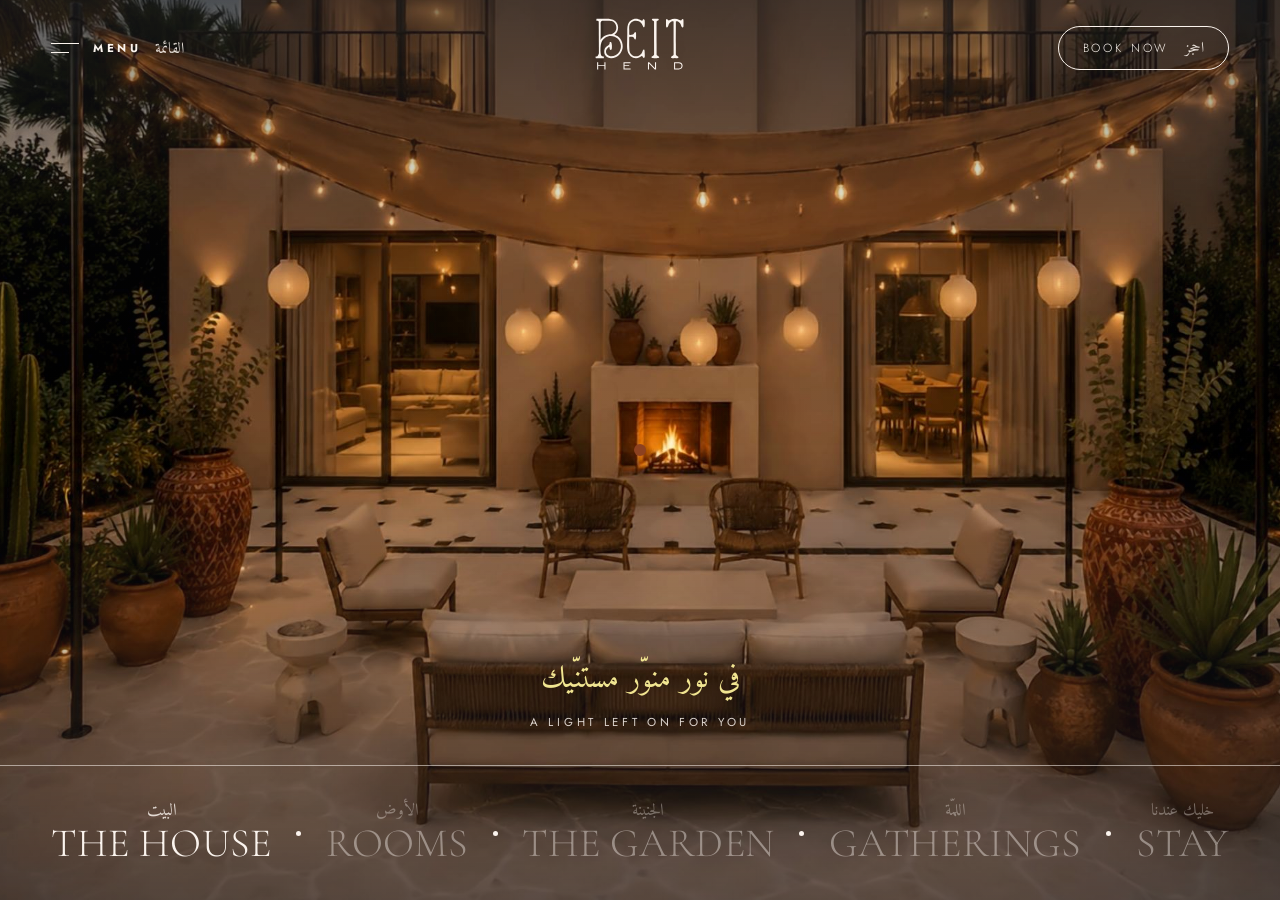
==== commit a469cbf3: "Beit logo icon, pages open straight on content" ====
--- a/index.html
+++ b/index.html
@@ -6,6 +6,16 @@
 <title>Beit Hend — Boutique Hotel · A light left on for you</title>
 <meta name="description" content="Beit Hend is an intimate boutique hotel rooted in the feeling of home. Five rooms inspired by five corners of Egypt, a garden, a pool, and a light left on for you.">
 <meta name="theme-color" content="#393B43">
+<link rel="icon" href="favicon.ico" sizes="any">
+<link rel="icon" href="favicon.svg" type="image/svg+xml">
+<link rel="apple-touch-icon" href="apple-touch-icon.png">
+<link rel="manifest" href="site.webmanifest">
+<meta property="og:type" content="website">
+<meta property="og:site_name" content="Beit Hend">
+<meta property="og:title" content="Beit Hend — Boutique Hotel · A light left on for you">
+<meta property="og:description" content="Beit Hend is an intimate boutique hotel rooted in the feeling of home. Five rooms inspired by five corners of Egypt, a garden, a pool, and a light left on for you.">
+<meta property="og:image" content="og-image.jpg">
+<meta name="twitter:card" content="summary_large_image">
 <link rel="preconnect" href="https://fonts.googleapis.com">
 <link rel="preconnect" href="https://fonts.gstatic.com" crossorigin>
 <link href="https://fonts.googleapis.com/css2?family=Amiri:wght@400;700&family=Cormorant+Garamond:ital,wght@0,300;0,400;1,300&family=Jost:wght@300;400&display=swap" rel="stylesheet">
--- a/assets/css/style.css
+++ b/assets/css/style.css
@@ -415,7 +415,7 @@
 .ar-inline{display:inline-block;margin-inline-start:.5em;font-size:1.35em;line-height:1;vertical-align:-.05em;opacity:.9}
 .label .ar-inline{font-size:1.6em}
 .ar-title{font-size:clamp(1.8rem,3.4vw,3rem);line-height:1.4;color:var(--rust);margin-bottom:.6rem}
-.ar-sub{font-size:clamp(1.3rem,2vw,1.8rem);line-height:1.5;color:var(--rust);margin:-.6rem 0 1.6rem;text-align:start;direction:rtl;width:fit-content}
+.ar-sub{font-size:clamp(1.3rem,2vw,1.8rem);line-height:1.5;color:var(--rust);margin:.4rem 0 1.6rem;text-align:start;direction:rtl;width:fit-content}
 .intro .ar-title{text-align:center}
 
 /* nav */
@@ -537,3 +537,25 @@
   .menu__links a .ar{display:none}
 }
 @media (prefers-reduced-motion:reduce){.curtain{display:none}}
+
+/* =========================================================
+   v3 — inner pages open straight on their content
+   ========================================================= */
+body:not(.page-index) .nav{color:var(--charcoal);--nav-h:76px}
+body:not(.page-index) .nav::before{opacity:1}
+body:not(.page-index) .nav .nav__logo svg{height:40px}
+body:not(.page-index) .nav .nav__book:hover{background:var(--charcoal);color:var(--sun);border-color:var(--charcoal)}
+.pagebar{display:flex;align-items:center;justify-content:center;flex-wrap:wrap;gap:.4em 1.4em;background:var(--cream);
+  padding:calc(76px + 18px) var(--pad) calc(var(--wave-h) + 14px);position:relative;z-index:1}
+.pagebar a{display:inline-flex;align-items:baseline;gap:.45em;font-family:var(--f-title);font-weight:300;text-transform:uppercase;
+  font-size:clamp(.95rem,1.4vw,1.25rem);letter-spacing:.06em;color:var(--charcoal);opacity:.45;transition:opacity .4s;position:relative;padding:.3em 0}
+.pagebar a .ar{font-size:1.05em;color:var(--rust);display:inline}
+.pagebar a:hover{opacity:.85}
+.pagebar a.is-active{opacity:1}
+.pagebar a.is-active::after{content:"";position:absolute;left:0;right:0;bottom:0;height:1px;background:var(--rust)}
+.pagebar__dot{width:4px;height:4px;border-radius:50%;background:var(--charcoal);opacity:.35}
+@media (max-width:700px){
+  .pagebar{flex-wrap:nowrap;justify-content:flex-start;overflow-x:auto;scrollbar-width:none;gap:1.1em;padding-top:calc(76px + 10px)}
+  .pagebar::-webkit-scrollbar{display:none}
+  .pagebar a{flex:none}
+}
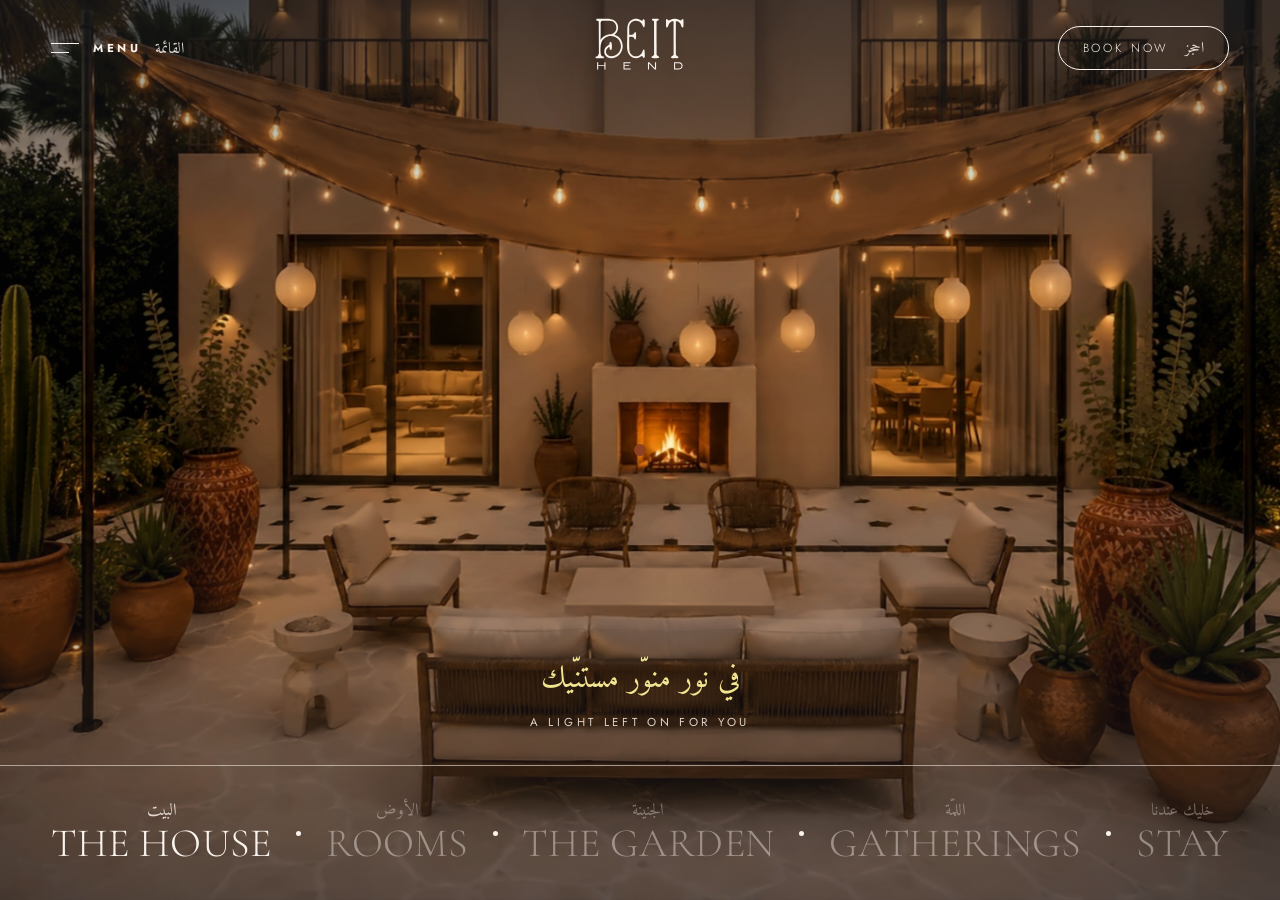
==== commit 22ff334f: "Sharper photos, gentler zoom, music per page" ====
--- a/index.html
+++ b/index.html
@@ -28,6 +28,13 @@
 <!-- page transition: an arch of light that says “come in” -->
 <div class="curtain" aria-hidden="true"><div class="curtain__arch"></div><span class="curtain__ar">اتفضّل</span></div>
 <div class="cursor" aria-hidden="true"><span>View</span></div>
+
+<!-- background music: one track per page in assets/audio (home, house, rooms, garden, gatherings, stay .mp3); falls back to ambience.mp3 -->
+<button class="sound" id="sound" type="button" aria-pressed="false" aria-label="Play background music" hidden>
+  <span class="sound__bars" aria-hidden="true"><i></i><i></i><i></i><i></i></span>
+  <span class="sound__label"><span class="en">Sound</span> <span class="ar-inline">موسيقى</span></span>
+</button>
+<audio id="bgm" src="assets/audio/home.mp3" data-fallback="assets/audio/ambience.mp3" loop preload="metadata"></audio>
 
 <header class="nav" id="nav">
   <button class="nav__menu" id="menuOpen" aria-label="Open menu"><span class="burger"><i></i><i></i></span><b>MENU <em class="ar-inline">القائمة</em></b></button>
--- a/assets/css/style.css
+++ b/assets/css/style.css
@@ -221,7 +221,7 @@
 /* ---------- Garden ---------- */
 .garden{background:var(--olive);color:var(--charcoal);padding:clamp(110px,12vw,180px) 0 clamp(110px,12vw,180px);overflow:hidden}
 .garden__window{position:relative;margin:0 auto;height:92svh;max-height:860px;overflow:hidden;will-change:clip-path}
-.garden__window img{position:absolute;inset:-10% 0;width:100%;height:120%;object-fit:cover;will-change:transform}
+.garden__window img{position:absolute;inset:-5% 0;width:100%;height:110%;object-fit:cover;will-change:transform}
 .garden__window .cap{position:absolute;left:0;right:0;bottom:8%;text-align:center;color:var(--cream);z-index:2}
 .garden__window .cap .title{font-size:clamp(2.6rem,6.4vw,6.6rem);text-transform:uppercase;text-shadow:0 2px 40px rgba(0,0,0,.25)}
 .garden__window::after{content:"";position:absolute;inset:0;background:linear-gradient(180deg,transparent 45%,rgba(30,31,36,.45))}
@@ -559,3 +559,132 @@
   .pagebar::-webkit-scrollbar{display:none}
   .pagebar a{flex:none}
 }
+
+/* v3.1 — no reserved gap under the page bar: the first section draws the wave inside its own top edge */
+.pagebar{padding-bottom:16px}
+.pagebar + section > .wave--top{bottom:auto;top:-1px;transform:scaleY(-1);color:var(--cream)!important;z-index:2}
+.pagebar + section:not(.acts){padding-top:calc(var(--wave-h) + clamp(28px,3.5vw,56px))}
+.pagebar + .garden .garden__intro{padding-top:0}
+.pagebar + .rooms .rooms__head{margin-top:0}
+
+/* v3.2 — faint brand artwork on the light backgrounds */
+.has-deco{position:relative;overflow-x:clip}
+.has-deco > *:not(.deco):not(.wave){position:relative;z-index:1}
+.deco{position:absolute;color:var(--rust);opacity:.09;pointer-events:none;z-index:0;height:auto}
+.visit.has-deco,.moments.has-deco{overflow:clip}
+@media (max-width:700px){.deco{opacity:.07}}
+
+/* v3.3 — slightly stronger artwork; page bar stays pinned while scrolling */
+.deco{opacity:.13}
+body:not(.page-index) main{padding-top:76px}
+.pagebar{position:sticky;top:76px;z-index:45;padding-top:18px;padding-bottom:16px;transition:top .7s var(--ease),padding .5s var(--ease),box-shadow .5s}
+body.nav-up .pagebar{top:0}
+.pagebar.is-stuck{padding-top:12px;padding-bottom:12px;box-shadow:0 1px 0 rgba(57,59,67,.1)}
+@media (max-width:700px){.pagebar{padding-top:10px}}
+.rooms__stage{top:150px;height:calc(100svh - 180px)}
+.th__text.t1{top:clamp(130px,17vh,170px)}
+
+/* v3.4 — artwork more present */
+.deco{opacity:.2}
+.page-house .hend .deco,.visit .deco{opacity:.22}
+@media (max-width:700px){.deco{opacity:.16}}
+
+/* v3.5 — Rooms opens straight on the rooms */
+.pagebar + section.rooms:not(.acts){padding-top:clamp(18px,2vw,30px)}
+.pagebar + .rooms > .wave--top{display:none}
+.rooms__head--compact{display:flex;align-items:flex-end;justify-content:space-between;gap:1.5rem;flex-wrap:wrap;margin-bottom:clamp(20px,2.4vw,34px);
+  padding-bottom:clamp(16px,1.8vw,24px);border-bottom:1px solid rgba(57,59,67,.18)}
+.rooms__head--compact .label{display:block;margin-bottom:.7rem}
+.rooms__head--compact .title{font-size:clamp(1.9rem,3vw,3rem)}
+.rooms__head--compact .ar-sub{margin:0;font-size:clamp(1.3rem,1.9vw,1.8rem)}
+.rooms__stage{top:140px;height:calc(100svh - 170px)}
+.rooms__list{border-top:0}
+.rooms__list .room-row:first-child{padding-top:0}
+
+/* =========================================================
+   v4 — living shapes + mobile polish
+   ========================================================= */
+/* shapes breathe and sway; the trays turn slowly like a plate (independent of scroll parallax) */
+@keyframes decoSway{0%,100%{rotate:-4deg;scale:1}50%{rotate:4deg;scale:1.06}}
+@keyframes decoSpin{to{rotate:360deg}}
+.deco{animation:decoSway 16s ease-in-out infinite;transform-origin:50% 50%}
+.deco:nth-of-type(2n){animation-duration:21s;animation-delay:-6s}
+.deco:nth-of-type(3n){animation-duration:13s;animation-delay:-3s}
+.deco--spin{animation:decoSpin 90s linear infinite}
+.deco--spin:nth-of-type(2n){animation-direction:reverse;animation-duration:120s}
+.float-art,.day__arts svg{animation:decoSway 12s ease-in-out infinite}
+.day__arts svg:nth-child(2){animation-delay:-4s}.day__arts svg:nth-child(3){animation-delay:-8s}
+.act__art svg{animation:decoSway 14s ease-in-out infinite;transform-origin:50% 80%}
+.act:nth-child(odd) .act__art svg{animation-delay:-5s}
+
+@media (max-width:700px){
+  /* page bar: all five pages visible as tabs, no sideways scrolling */
+  .pagebar{display:grid;grid-template-columns:repeat(5,minmax(0,1fr));gap:0;overflow:visible;padding:8px 6px 8px}
+  .pagebar__dot{display:none}
+  .pagebar a{flex-direction:column;align-items:center;gap:2px;text-align:center;font-size:.62rem;letter-spacing:.04em;line-height:1.15;padding:6px 2px;min-height:46px;justify-content:center}
+  .pagebar a .ar{font-size:1rem;line-height:1.1}
+  .pagebar a.is-active::after{left:18%;right:18%}
+
+  /* house collage: a calm stack instead of scattered slivers */
+  .house__grid{grid-template-columns:repeat(2,minmax(0,1fr));gap:12px}
+  .house__text{grid-column:1/-1;margin-bottom:24px}
+  .house__img.i1{grid-column:1/-1;margin:0;aspect-ratio:4/5}
+  .house__img.i2{display:none}
+  .house__img.i3,.house__img.i4{grid-column:auto;margin:0;aspect-ratio:3/4;border-radius:200px 200px 8px 8px}
+  .house__quote{grid-column:1/-1;margin-top:28px}
+
+  /* acts: one card per screen width, nothing overlaps */
+  .act{width:78vw}
+  .act--intro{width:86vw}
+  .act p{max-width:none}
+  .act h3{font-size:2rem}
+  .act__art{height:30vh}
+  .acts__track{gap:9vw}
+
+  /* comfortable reading + tap targets */
+  .lead{font-size:1rem}
+  .room-row h3{font-size:2.2rem}
+  .slider__nav button{width:52px;height:36px}
+  .hend{gap:56px}
+  .hend__story{font-size:1.3rem}
+  .menu__links a .ar{display:inline;font-size:.5em}
+  .menu__links a{font-size:2.4rem}
+  .next{height:62vh}
+  .foot__top{gap:32px 20px}
+  .foot__big{font-size:2.6rem}
+  .book__form .btn{width:100%;justify-content:center}
+  .field input,.field select{font-size:1.3rem;min-height:40px}
+  .visit__col{padding-top:1.2rem}
+}
+
+/* v4.1 — background music toggle */
+.sound{position:fixed;left:var(--pad);bottom:26px;z-index:55;display:flex;align-items:center;gap:12px;padding:10px 16px 10px 14px;border-radius:99px;
+  background:rgba(251,244,238,.88);color:var(--charcoal);backdrop-filter:blur(8px);-webkit-backdrop-filter:blur(8px);box-shadow:0 6px 24px rgba(30,31,36,.12);
+  font-family:var(--f-sub);font-size:.66rem;letter-spacing:.24em;text-transform:uppercase;transition:transform .5s var(--ease),background .4s,color .4s;min-height:44px}
+.sound[hidden]{display:none}
+.sound:hover{transform:translateY(-2px)}
+.sound .ar-inline{font-size:1.5em;letter-spacing:0}
+.sound__bars{display:flex;align-items:flex-end;gap:3px;height:14px}
+.sound__bars i{width:2px;height:4px;background:currentColor;border-radius:2px;transition:height .3s}
+.sound.is-on{background:var(--charcoal);color:var(--sun)}
+.sound.is-on .sound__bars i{animation:eq 1.1s ease-in-out infinite}
+.sound.is-on .sound__bars i:nth-child(2){animation-delay:-.4s}.sound.is-on .sound__bars i:nth-child(3){animation-delay:-.8s}.sound.is-on .sound__bars i:nth-child(4){animation-delay:-.2s}
+@keyframes eq{0%,100%{height:4px}50%{height:14px}}
+body.page-index .sound{bottom:auto;top:calc(96px + 8px);left:var(--pad);background:rgba(251,244,238,.16);color:var(--cream)}
+body.page-index .sound.is-on{background:var(--sun);color:var(--charcoal)}
+@media (max-width:700px){
+  .sound{left:14px;bottom:14px;padding:8px 12px;gap:8px}
+  .sound__label .en{display:none}
+  body.page-index .sound{top:86px;left:14px}
+}
+
+/* v4.2 — gentler zooms: photos stay closer to their real resolution */
+.hero__slide{transform:scale(1.05)}
+.hero__slide.is-active{transform:scale(1)}
+.rooms__stage img{transform:scale(1.03)}
+.rooms__stage img.is-active{transform:scale(1)}
+.rv-mask img{scale:1.08}
+.px img{top:-6%;height:112%}
+.slide:hover .slide__img img{transform:scale(1.03)}
+.next__img img{transform:scale(1.02)}
+img{image-rendering:auto}
